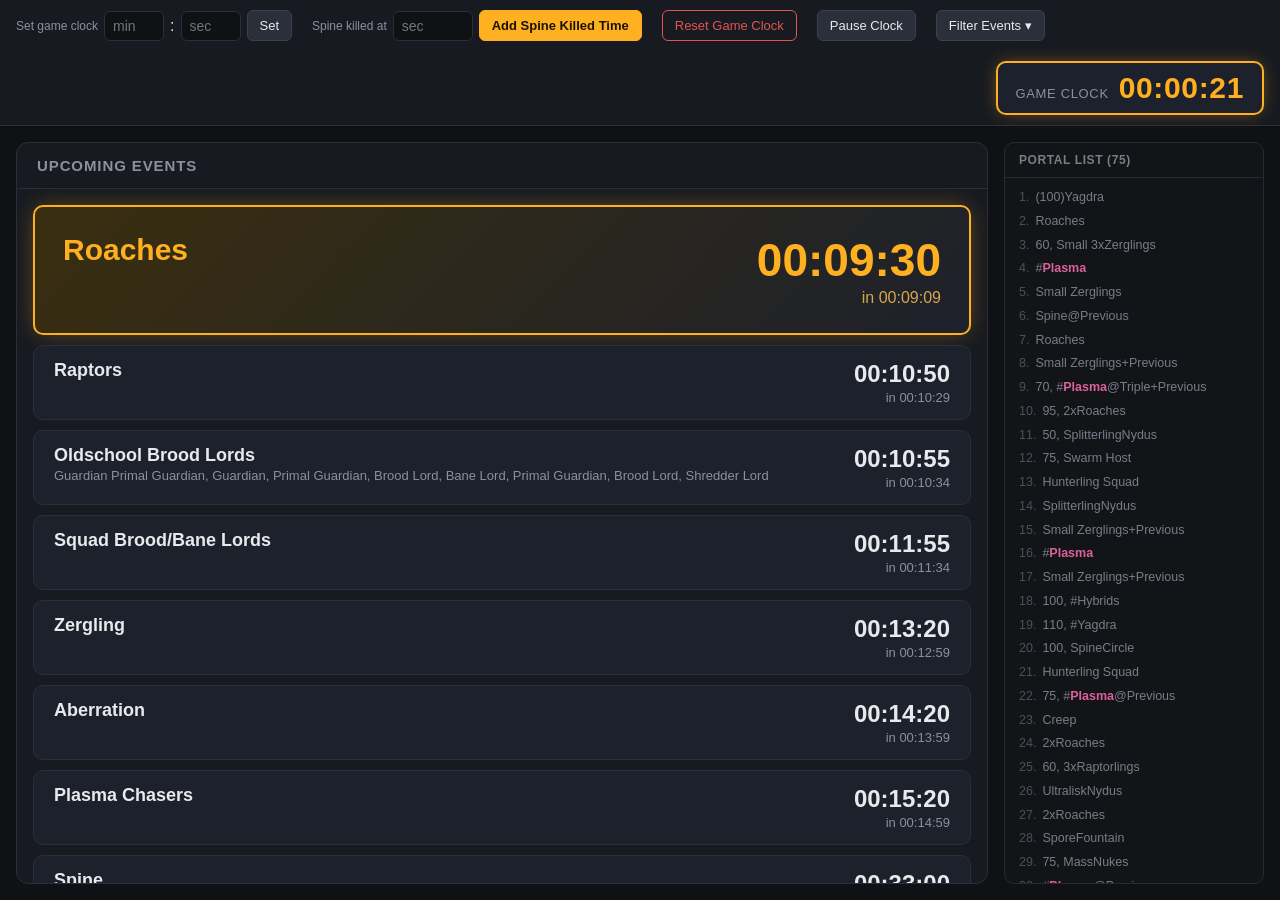
==== cp2eventtracker.html @ 621130ad "updated readme info and tracker name" ====
<!doctype html>
<html lang="en">
<head>
<meta charset="UTF-8">
<meta name="author" content="wreckingball">
<meta name="version" content="1.0.0">
<title>CP2 Events</title>
<style>
  :root {
    color-scheme: dark;
    --bg: #0f1115;
    --panel: #171a21;
    --panel-border: #2a2f3a;
    --text: #e8e9ed;
    --text-dim: #8b909c;
    --accent: #ffb020;
    --accent-dim: #7a5a17;
    --danger: #e0554f;
  }
  * { box-sizing: border-box; }
  html, body {
    margin: 0;
    padding: 0;
    background: var(--bg);
    color: var(--text);
    font-family: -apple-system, BlinkMacSystemFont, "Segoe UI", Roboto, Arial, sans-serif;
    height: 100%;
  }
  body {
    display: flex;
    flex-direction: column;
    height: 100vh;
    overflow: hidden;
  }

  /* ~~~~~ Controls bar ~~~~~ */
  #controls {
    flex: 0 0 auto;
    display: flex;
    flex-wrap: wrap;
    align-items: center;
    gap: 20px;
    padding: 10px 16px;
    background: var(--panel);
    border-bottom: 1px solid var(--panel-border);
  }
  #controls .group {
    display: flex;
    align-items: center;
    gap: 6px;
  }
  #controls label {
    font-size: 12px;
    color: var(--text-dim);
  }
  #controls input[type="number"] {
    width: 80px;
    background: #0f1115;
    border: 1px solid var(--panel-border);
    color: var(--text);
    border-radius: 6px;
    padding: 6px 8px;
    font-size: 14px;
  }
  button {
    background: #2a2f3a;
    color: var(--text);
    border: 1px solid #3a4150;
    border-radius: 6px;
    padding: 7px 12px;
    font-size: 13px;
    cursor: pointer;
  }
  button:hover { background: #343b48; }
  button.primary {
    background: var(--accent);
    color: #1a1300;
    border-color: var(--accent);
    font-weight: 600;
  }
  button.primary:hover { background: #ffc04d; }
  button.danger {
    background: transparent;
    color: var(--danger);
    border-color: var(--danger);
  }
  /* ~~~~~ Filter dropdown ~~~~~ */
  #filterWrap {
    position: relative;
  }
  #filterMenu {
    display: none;
    flex-direction: column;
    gap: 2px;
    position: absolute;
    top: calc(100% + 6px);
    left: 0;
    min-width: 220px;
    max-height: 320px;
    overflow-y: auto;
    background: #1d212b;
    border: 1px solid var(--panel-border);
    border-radius: 8px;
    padding: 8px;
    box-shadow: 0 12px 28px -6px rgba(0,0,0,.5);
    z-index: 30;
  }
  #filterMenu.open { display: flex; }
  #filterMenu .filter-actions {
    display: flex;
    gap: 6px;
    padding-bottom: 6px;
    margin-bottom: 4px;
    border-bottom: 1px solid var(--panel-border);
  }
  #filterMenu .filter-actions button {
    flex: 1 1 auto;
    padding: 4px 6px;
    font-size: 11px;
  }
  #filterMenu label {
    display: flex;
    align-items: center;
    gap: 8px;
    font-size: 13px;
    color: var(--text);
    padding: 4px 6px;
    border-radius: 5px;
    cursor: pointer;
  }
  #filterMenu label:hover { background: #262b36; }

  #gameClock {
    margin-left: auto;
    display: flex;
    align-items: baseline;
    gap: 10px;
    font-variant-numeric: tabular-nums;
    font-size: 13px;
    letter-spacing: 0.05em;
    text-transform: uppercase;
    color: var(--text-dim);
    background: #1d212b;
    border: 2px solid var(--accent);
    border-radius: 10px;
    padding: 8px 18px;
    box-shadow: 0 0 18px -4px rgba(255, 176, 32, 0.5);
  }
  #gameClock b {
    color: var(--accent);
    font-size: 30px;
    font-weight: 700;
  }

  /* ~~~~~ Main Layout ~~~~~ */
  #main {
    flex: 1 1 auto;
    display: flex;
    min-height: 0;
    padding: 16px;
    gap: 16px;
  }

  /* ~~~~~ Events List ~~~~~ */
  #eventPanel {
    flex: 1 1 auto;
    display: flex;
    flex-direction: column;
    min-width: 0;
    background: var(--panel);
    border: 1px solid var(--panel-border);
    border-radius: 12px;
    overflow: hidden;
  }
  #eventPanel h2 {
    margin: 0;
    padding: 14px 20px;
    font-size: 15px;
    letter-spacing: 0.06em;
    text-transform: uppercase;
    color: var(--text-dim);
    border-bottom: 1px solid var(--panel-border);
    flex: 0 0 auto;
  }
  #eventList {
    flex: 1 1 auto;
    overflow-y: auto;
    padding: 16px;
    display: flex;
    flex-direction: column;
    gap: 10px;
  }
  .event-row {
    display: flex;
    align-items: flex-start;
    justify-content: space-between;
    padding: 14px 20px;
    border-radius: 10px;
    background: #1d212b;
    border: 1px solid var(--panel-border);
  }
  .event-row .left {
    min-width: 0;
  }
  .event-row .name {
    font-size: 18px;
    font-weight: 600;
  }
  .event-row .id {
    display: block;
    font-size: 11px;
    color: var(--text-dim);
    font-weight: 400;
    margin-top: 2px;
  }
  .event-row .desc {
    font-size: 13px;
    font-weight: 400;
    color: var(--text-dim);
    margin-top: 2px;
  }
  .event-row .timer {
    text-align: right;
    font-variant-numeric: tabular-nums;
  }
  .event-row .timer .gametime {
    display: block;
    font-size: 24px;
    font-weight: 700;
    color: var(--text);
  }
  .event-row .timer .countdown {
    display: block;
    font-size: 13px;
    font-weight: 400;
    color: var(--text-dim);
    margin-top: 2px;
  }

  /* ~~~~~ Next Event ~~~~~ */
  .event-row.next {
    background: linear-gradient(135deg, #3a2e0f, #1d212b);
    border: 2px solid var(--accent);
    padding: 26px 28px;
    box-shadow: 0 0 24px -4px rgba(255, 176, 32, 0.4);
  }
  .event-row.next .name {
    font-size: 30px;
    color: var(--accent);
  }
  .event-row.next .timer .gametime {
    font-size: 46px;
    color: var(--accent);
  }
  .event-row.next .timer .countdown {
    font-size: 16px;
    color: #d9a54a;
  }

  /* ~~~~~ Portal List ~~~~~ */
  #portalPanel {
    flex: 0 0 260px;
    display: flex;
    flex-direction: column;
    min-width: 0;
    background: #131519;
    border: 1px solid var(--panel-border);
    border-radius: 10px;
    overflow: hidden;
    opacity: 0.85;
  }
  #portalPanel h3 {
    margin: 0;
    padding: 10px 14px;
    font-size: 12px;
    letter-spacing: 0.05em;
    text-transform: uppercase;
    color: var(--text-dim);
    border-bottom: 1px solid var(--panel-border);
    flex: 0 0 auto;
  }
  #staticList {
    flex: 1 1 auto;
    overflow-y: auto;
    padding: 8px 14px;
    font-size: 12.5px;
    color: var(--text-dim);
    line-height: 1.9;
  }
  #staticList div { white-space: nowrap; overflow: hidden; text-overflow: ellipsis; }
  #staticList .idx { color: #565c68; margin-right: 6px; }
  .plasma-highlight { color: #ff6fb3; font-weight: 700; }

  ::-webkit-scrollbar { width: 10px; }
  ::-webkit-scrollbar-track { background: transparent; }
  ::-webkit-scrollbar-thumb { background: #333a47; border-radius: 6px; }
</style>
</head>
<body>

<div id="controls">
  <div class="group">
    <label>Set game clock</label>
    <input type="number" id="ffMin" placeholder="min" style="width:60px;">
    <span>:</span>
    <input type="number" id="ffSec" placeholder="sec" style="width:60px;">
    <button id="ffBtn">Set</button>
  </div>

  <div class="group">
    <label>Spine killed at</label>
    <input type="number" id="ultraInput" placeholder="sec">
    <button id="ultraBtn" class="primary">Add Spine Killed Time</button>
  </div>

  <button id="resetBtn" class="danger">Reset Game Clock</button>
  <button id="pauseBtn">Pause Clock</button>

  <div id="filterWrap">
    <button id="filterBtn">Filter Events &#9662;</button>
    <div id="filterMenu">
      <div class="filter-actions">
        <button id="filterAllBtn">All</button>
        <button id="filterNoneBtn">None</button>
      </div>
    </div>
  </div>

  <div id="gameClock">Game clock <b id="gameClockVal">00:00:00</b></div>
</div>

<div id="main">
  <div id="eventPanel">
    <h2>Upcoming Events</h2>
    <div id="eventList"></div>
  </div>

  <div id="portalPanel">
    <h3>Portal List (75)</h3>
    <div id="staticList"></div>
  </div>
</div>

<script>
  // 1 in-game second equivalent to .70 real seconds
  const GAME_SEC_PER_REAL_SEC = 1 / 0.70;

  // game clock starts at 20 seconds as the game starts at that time. Delay is fix event time fire
  const PERIODIC_EVENTS = [
    { id: "PeriodicSquadRaptors",              name: "Raptors",              period: 630,  delay: 20,   desc: ""},
    { id: "S1PeriodicPlasmaChaserssoftenrage", name: "Plasma Chasers",       period: 900,  delay: 20,   desc: ""},
    { id: "DropSpinePeriodicd",                name: "Spine",                period: 1980, delay: 0,    desc: ""},
    { id: "DropZerglingsPeriodic",             name: "Zergling",             period: 780,  delay: 20,   desc: ""},
    { id: "DropAberrationPeriodic",            name: "Aberration",           period: 840,  delay: 20,   desc: ""},
    { id: "DropRoachesPeriodic",               name: "Roaches",              period: 550,  delay: 20,   desc: ""},
    { id: "PeriodicSquadHiveGuardians",        name: "Hive Guardians",       period: 2900, delay: 20,   desc: ""},
    { id: "PeriodicSquadBroodLords",           name: "Squad Brood/Bane Lords",          period: 695,  delay: 20,   desc: ""},
    { id: "OldschoolPeriodicBroodlords",       name: "Oldschool Brood Lords",period: 635,  delay: 20,   desc: "Guardian Primal Guardian, Guardian, Primal Guardian, Brood Lord, Bane Lord, Primal Guardian, Brood Lord, Shredder Lord"},
    ];

  const ULTRA_ID = "DropUltraPeriodic";
  const ULTRA_PERIOD = 840;

  const INITIAL_GAME_CLOCK = 20;

  // Portal List
  const PORTAL_EVENTS = [
    { id: 1,  name: "(100)Yagdra" },
    { id: 2,  name: "Roaches" },
    { id: 3,  name: "60, Small 3xZerglings" },
    { id: 4,  name: "#Plasma" },
    { id: 5,  name: "Small Zerglings" },
    { id: 6,  name: "Spine@Previous" },
    { id: 7,  name: "Roaches" },
    { id: 8,  name: "Small Zerglings+Previous" },
    { id: 9,  name: "70, #Plasma@Triple+Previous" },
    { id: 10, name: "95, 2xRoaches" },
    { id: 11, name: "50, SplitterlingNydus" },
    { id: 12, name: "75, Swarm Host" },
    { id: 13, name: "Hunterling Squad" },
    { id: 14, name: "SplitterlingNydus" },
    { id: 15, name: "Small Zerglings+Previous" },
    { id: 16, name: "#Plasma" },
    { id: 17, name: "Small Zerglings+Previous" },
    { id: 18, name: "100, #Hybrids" },
    { id: 19, name: "110, #Yagdra" },
    { id: 20, name: "100, SpineCircle" },
    { id: 21, name: "Hunterling Squad" },
    { id: 22, name: "75, #Plasma@Previous" },
    { id: 23, name: "Creep" },
    { id: 24, name: "2xRoaches" },
    { id: 25, name: "60, 3xRaptorlings" },
    { id: 26, name: "UltraliskNydus" },
    { id: 27, name: "2xRoaches" },
    { id: 28, name: "SporeFountain" },
    { id: 29, name: "75, MassNukes" },
    { id: 30, name: "#Plasma@Previous" },
    { id: 31, name: "Swarm Host" },
    { id: 32, name: "Hunterling Squad" },
    { id: 33, name: "SpawningPool" },
    { id: 34, name: "3xRaptorlings" },
    { id: 35, name: "100, #Hybrids" },
    { id: 36, name: "SporeFountain" },
    { id: 37, name: "#Plasma" },
    { id: 38, name: "SplitterlingNydus" },
    { id: 39, name: "75, #Plasma@Previous" },
    { id: 40, name: "90, Yagdra" },
    { id: 41, name: "2xRoaches" },
    { id: 42, name: "50, Brimstone" },
    { id: 43, name: "120, MassNukes" },
    { id: 44, name: "UltraliskNydus" },
    { id: 45, name: "#Hybrids" },
    { id: 46, name: "SpineCircle" },
    { id: 47, name: "SporeFountain" },
    { id: 48, name: "3xRaptorlings" },
    { id: 49, name: "UltraliskNydus" },
    { id: 50, name: "Swarm Host" },
    { id: 51, name: "200, SpineCircle" },
    { id: 52, name: "3xRaptorlings" },
    { id: 53, name: "UltraliskNydus" },
    { id: 54, name: "Yagdra" },
    { id: 55, name: "200, SpineCircle" },
    { id: 56, name: "#Hybrids" },
    { id: 57, name: "Swarm Host" },
    { id: 58, name: "SpawningPool" },
    { id: 59, name: "#Plasma@Previous" },
    { id: 60, name: "200, SpineCircle" },
    { id: 61, name: "3xRaptorlings" },
    { id: 62, name: "#Plasma@Previous" },
    { id: 63, name: "SpawningPool" },
    { id: 64, name: "#Hybrids" },
    { id: 65, name: "#Plasma@Previous" },
    { id: 66, name: "SporeFountain" },
    { id: 67, name: "#Plasma@Previous" },
    { id: 68, name: "Swarm Host" },
    { id: 69, name: "SplitterlingNydus" },
    { id: 70, name: "[P200], SpineCircle" },
    { id: 71, name: "[P120], MassNukes" },
    { id: 72, name: "#Hybrids" },
    { id: 73, name: "UltraliskNydus" },
    { id: 74, name: "Yagdra" },
    { id: 75, name: "[P200], SpineCircle" },
  ];

  let gameStartReal = Date.now();
  let manualOffset = INITIAL_GAME_CLOCK;
  let ultra = null;
  let isPaused = false;
  let pausedElapsed = 0;

  const HIDDEN_IDS_KEY = "cp2timer_hiddenEventIds";
  let hiddenIds = new Set(JSON.parse(localStorage.getItem(HIDDEN_IDS_KEY) || "[]"));

  function saveHiddenIds() {
    localStorage.setItem(HIDDEN_IDS_KEY, JSON.stringify([...hiddenIds]));
  }

  function getGameElapsed() {
    if (isPaused) return pausedElapsed;
    const realElapsedSec = (Date.now() - gameStartReal) / 1000;
    return realElapsedSec * GAME_SEC_PER_REAL_SEC + manualOffset;
  }

  function nextOccurrence(delay, period, elapsed) {
    let n = Math.floor((elapsed - delay) / period) + 1;
    if (n < 1) n = 1;
    return delay + n * period;
  }

  function fmtHMS(totalSeconds) {
    const s = Math.max(0, Math.round(totalSeconds));
    const h = Math.floor(s / 3600);
    const m = Math.floor((s % 3600) / 60);
    const sec = s % 60;
    const pad = (n) => String(n).padStart(2, "0");
    return `${pad(h)}:${pad(m)}:${pad(sec)}`;
  }

  function render() {
    const elapsed = getGameElapsed();

    document.getElementById("gameClockVal").textContent = fmtHMS(elapsed);

    const rows = PERIODIC_EVENTS.map(ev => {
      const nextGameTime = nextOccurrence(ev.delay, ev.period, elapsed);
      const gameSecRemaining = nextGameTime - elapsed;
      return { id: ev.id, name: ev.name, desc: ev.desc, nextGameTime, gameSecRemaining, ultra: false };
    });

    if (ultra) {
      const nextGameTime = nextOccurrence(ultra.delay, ULTRA_PERIOD, elapsed);
      const gameSecRemaining = nextGameTime - elapsed;
      rows.push({ id: ULTRA_ID, name: "Ultra", desc: "", nextGameTime, gameSecRemaining, ultra: true });
    }

    const visibleRows = rows.filter(r => !hiddenIds.has(r.id));
    visibleRows.sort((a, b) => a.gameSecRemaining - b.gameSecRemaining);

    const listEl = document.getElementById("eventList");
    listEl.innerHTML = visibleRows.map((r, i) => `
      <div class="event-row ${i === 0 ? "next" : ""} ${r.ultra ? "ultra" : ""}">
        <div class="left">
          <div class="name">${r.name}</div>
          <div class="desc">${r.desc}</div>
        </div>
        <div class="timer">
          <span class="gametime">${fmtHMS(r.nextGameTime)}</span>
          <span class="countdown">in ${fmtHMS(r.gameSecRemaining)}</span>
        </div>
      </div>
    `).join("");
  }

  function escapeHtml(str) {
    return str.replace(/[&<>"']/g, ch => ({
      "&": "&amp;", "<": "&lt;", ">": "&gt;", '"': "&quot;", "'": "&#39;"
    }[ch]));
  }

  function highlightPlasma(str) {
    return str.replace(/plasma/gi, match => `<span class="plasma-highlight">${match}</span>`);
  }

  function renderStatic() {
    const el = document.getElementById("staticList");
    if (PORTAL_EVENTS.length === 0) {
      el.innerHTML = `<div style="opacity:.6">(no data loaded yet)</div>`;
      return;
    }
    el.innerHTML = PORTAL_EVENTS.map(e =>
      `<div><span class="idx">${e.id}.</span>${highlightPlasma(escapeHtml(e.name))}</div>`
    ).join("");
  }

  document.getElementById("ffBtn").addEventListener("click", () => {
    const minInput = document.getElementById("ffMin");
    const secInput = document.getElementById("ffSec");
    const min = parseFloat(minInput.value) || 0;
    const sec = parseFloat(secInput.value) || 0;
    const val = min * 60 + sec;
    if (val >= 0) {
      if (isPaused) {
        pausedElapsed = val;
      } else {
        const currentElapsed = getGameElapsed();
        manualOffset += val - currentElapsed;
      }
      minInput.value = "";
      secInput.value = "";
      render();
    }
  });

  document.getElementById("pauseBtn").addEventListener("click", () => {
    const btn = document.getElementById("pauseBtn");
    if (isPaused) {
      gameStartReal = Date.now();
      manualOffset = pausedElapsed;
      isPaused = false;
      btn.textContent = "Pause Clock";
    } else {
      pausedElapsed = getGameElapsed();
      isPaused = true;
      btn.textContent = "Resume Clock";
    }
    render();
  });

  document.getElementById("ultraBtn").addEventListener("click", () => {
    const input = document.getElementById("ultraInput");
    const val = parseFloat(input.value);
    if (!isNaN(val) && val >= 0) {
      ultra = { delay: val };
      render();
    }
  });

  function onEnterClick(inputId, buttonId) {
    document.getElementById(inputId).addEventListener("keydown", (e) => {
      if (e.key === "Enter") document.getElementById(buttonId).click();
    });
  }
  onEnterClick("ffMin", "ffBtn");
  onEnterClick("ffSec", "ffBtn");
  onEnterClick("ultraInput", "ultraBtn");

  document.getElementById("resetBtn").addEventListener("click", () => {
    if (!confirm("Sure to reset game clock?")) return;
    gameStartReal = Date.now();
    manualOffset = INITIAL_GAME_CLOCK;
    ultra = null;
    isPaused = false;
    pausedElapsed = 0;
    document.getElementById("pauseBtn").textContent = "Pause Clock";
    document.getElementById("ultraInput").value = "";
    document.getElementById("ffMin").value = "";
    document.getElementById("ffSec").value = "20";
    render();
  });

  function updateFilterBadge() {
    const btn = document.getElementById("filterBtn");
    btn.textContent = hiddenIds.size > 0
      ? `Filter Events (${hiddenIds.size} hidden) ▾`
      : "Filter Events ▾";
  }

  function buildFilterMenu() {
    const menu = document.getElementById("filterMenu");
    const items = PERIODIC_EVENTS.map(ev => ({ id: ev.id, name: ev.name }));
    items.push({ id: ULTRA_ID, name: "Ultra" });

    items.forEach(item => {
      const label = document.createElement("label");
      const checkbox = document.createElement("input");
      checkbox.type = "checkbox";
      checkbox.checked = !hiddenIds.has(item.id);
      checkbox.addEventListener("change", () => {
        if (checkbox.checked) hiddenIds.delete(item.id);
        else hiddenIds.add(item.id);
        saveHiddenIds();
        updateFilterBadge();
        render();
      });
      label.appendChild(checkbox);
      label.append(item.name);
      menu.appendChild(label);
    });
  }

  document.getElementById("filterBtn").addEventListener("click", (e) => {
    e.stopPropagation();
    document.getElementById("filterMenu").classList.toggle("open");
  });
  document.addEventListener("click", (e) => {
    if (!document.getElementById("filterWrap").contains(e.target)) {
      document.getElementById("filterMenu").classList.remove("open");
    }
  });

  document.getElementById("filterAllBtn").addEventListener("click", () => {
    hiddenIds.clear();
    document.querySelectorAll("#filterMenu input[type=checkbox]").forEach(cb => cb.checked = true);
    saveHiddenIds();
    updateFilterBadge();
    render();
  });
  document.getElementById("filterNoneBtn").addEventListener("click", () => {
    const items = PERIODIC_EVENTS.map(ev => ev.id).concat([ULTRA_ID]);
    items.forEach(id => hiddenIds.add(id));
    document.querySelectorAll("#filterMenu input[type=checkbox]").forEach(cb => cb.checked = false);
    saveHiddenIds();
    updateFilterBadge();
    render();
  });

  buildFilterMenu();
  updateFilterBadge();
  renderStatic();
  render();
  setInterval(render, 250);
</script>

</body>
</html>
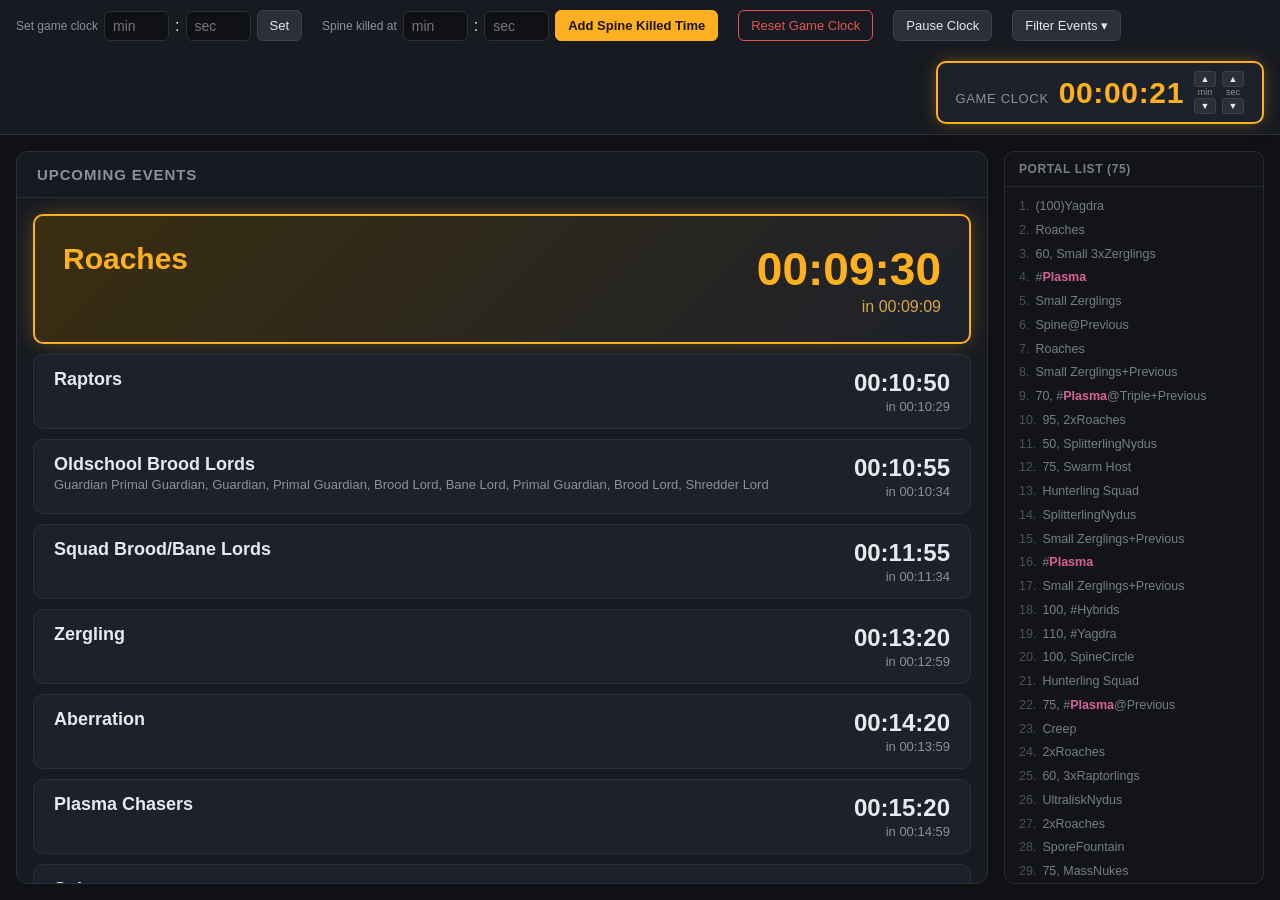
==== commit ee04c24f: "added spine min time. fixed spine drop time. added steppers to game clock. added viewport for mobile" ====
--- a/cp2eventtracker.html
+++ b/cp2eventtracker.html
@@ -2,6 +2,7 @@
 <html lang="en">
 <head>
 <meta charset="UTF-8">
+<meta name="viewport" content="width=device-width, initial-scale=1.0">
 <meta name="author" content="wreckingball">
 <meta name="version" content="1.0.0">
 <title>CP2 Events</title>
@@ -54,7 +55,7 @@
     color: var(--text-dim);
   }
   #controls input[type="number"] {
-    width: 80px;
+    width: 65px;
     background: #0f1115;
     border: 1px solid var(--panel-border);
     color: var(--text);
@@ -133,7 +134,7 @@
   #gameClock {
     margin-left: auto;
     display: flex;
-    align-items: baseline;
+    align-items: center;
     gap: 10px;
     font-variant-numeric: tabular-nums;
     font-size: 13px;
@@ -151,6 +152,41 @@
     font-size: 30px;
     font-weight: 700;
   }
+  #gameClock .clock-main {
+    display: flex;
+    align-items: baseline;
+    gap: 10px;
+  }
+  #gameClock .stepper {
+    display: flex;
+    gap: 6px;
+  }
+  #gameClock .step-group {
+    display: flex;
+    flex-direction: column;
+    align-items: center;
+    gap: 1px;
+  }
+  #gameClock .step-group span {
+    font-size: 9px;
+    letter-spacing: normal;
+    text-transform: none;
+    color: var(--text-dim);
+    line-height: 1;
+  }
+  #gameClock .step-btn {
+    width: 22px;
+    height: 16px;
+    padding: 0;
+    font-size: 9px;
+    line-height: 1;
+    background: #2a2f3a;
+    border: 1px solid #3a4150;
+    border-radius: 3px;
+    color: var(--text);
+    cursor: pointer;
+  }
+  #gameClock .step-btn:hover { background: #343b48; }
 
   /* ~~~~~ Main Layout ~~~~~ */
   #main {
@@ -301,15 +337,17 @@
 <div id="controls">
   <div class="group">
     <label>Set game clock</label>
-    <input type="number" id="ffMin" placeholder="min" style="width:60px;">
+    <input type="number" id="ffMin" placeholder="min">
     <span>:</span>
-    <input type="number" id="ffSec" placeholder="sec" style="width:60px;">
+    <input type="number" id="ffSec" placeholder="sec">
     <button id="ffBtn">Set</button>
   </div>
 
   <div class="group">
     <label>Spine killed at</label>
-    <input type="number" id="ultraInput" placeholder="sec">
+    <input type="number" id="ultraInputMin" placeholder="min">
+    <span>:</span>
+    <input type="number" id="ultraInputSec" placeholder="sec">
     <button id="ultraBtn" class="primary">Add Spine Killed Time</button>
   </div>
 
@@ -326,7 +364,21 @@
     </div>
   </div>
 
-  <div id="gameClock">Game clock <b id="gameClockVal">00:00:00</b></div>
+  <div id="gameClock">
+    <div class="clock-main">Game clock <b id="gameClockVal">00:00:00</b></div>
+    <div class="stepper">
+      <div class="step-group">
+        <button class="step-btn" id="clockMinUp">&#9650;</button>
+        <span>min</span>
+        <button class="step-btn" id="clockMinDown">&#9660;</button>
+      </div>
+      <div class="step-group">
+        <button class="step-btn" id="clockSecUp">&#9650;</button>
+        <span>sec</span>
+        <button class="step-btn" id="clockSecDown">&#9660;</button>
+      </div>
+    </div>
+  </div>
 </div>
 
 <div id="main">
@@ -349,7 +401,7 @@
   const PERIODIC_EVENTS = [
     { id: "PeriodicSquadRaptors",              name: "Raptors",              period: 630,  delay: 20,   desc: ""},
     { id: "S1PeriodicPlasmaChaserssoftenrage", name: "Plasma Chasers",       period: 900,  delay: 20,   desc: ""},
-    { id: "DropSpinePeriodicd",                name: "Spine",                period: 1980, delay: 0,    desc: ""},
+    { id: "DropSpinePeriodicd",                name: "Spine",                period: 1987, delay: 0,    desc: ""},
     { id: "DropZerglingsPeriodic",             name: "Zergling",             period: 780,  delay: 20,   desc: ""},
     { id: "DropAberrationPeriodic",            name: "Aberration",           period: 840,  delay: 20,   desc: ""},
     { id: "DropRoachesPeriodic",               name: "Roaches",              period: 550,  delay: 20,   desc: ""},
@@ -545,11 +597,24 @@
         const currentElapsed = getGameElapsed();
         manualOffset += val - currentElapsed;
       }
-      minInput.value = "";
-      secInput.value = "";
       render();
     }
   });
+
+  function adjustGameClock(deltaSeconds) {
+    if (isPaused) {
+      pausedElapsed = Math.max(0, pausedElapsed + deltaSeconds);
+    } else {
+      const currentElapsed = getGameElapsed();
+      const newVal = Math.max(0, currentElapsed + deltaSeconds);
+      manualOffset += newVal - currentElapsed;
+    }
+    render();
+  }
+  document.getElementById("clockMinUp").addEventListener("click", () => adjustGameClock(60));
+  document.getElementById("clockMinDown").addEventListener("click", () => adjustGameClock(-60));
+  document.getElementById("clockSecUp").addEventListener("click", () => adjustGameClock(1));
+  document.getElementById("clockSecDown").addEventListener("click", () => adjustGameClock(-1));
 
   document.getElementById("pauseBtn").addEventListener("click", () => {
     const btn = document.getElementById("pauseBtn");
@@ -567,8 +632,11 @@
   });
 
   document.getElementById("ultraBtn").addEventListener("click", () => {
-    const input = document.getElementById("ultraInput");
-    const val = parseFloat(input.value);
+    const minInput = document.getElementById("ultraInputMin");
+    const secInput = document.getElementById("ultraInputSec");
+    const min = parseFloat(minInput.value) || 0;
+    const sec = parseFloat(secInput.value) || 0;
+    const val = min * 60 + sec;
     if (!isNaN(val) && val >= 0) {
       ultra = { delay: val };
       render();
@@ -582,7 +650,8 @@
   }
   onEnterClick("ffMin", "ffBtn");
   onEnterClick("ffSec", "ffBtn");
-  onEnterClick("ultraInput", "ultraBtn");
+  onEnterClick("ultraInputMin", "ultraBtn");
+  onEnterClick("ultraInputSec", "ultraBtn");
 
   document.getElementById("resetBtn").addEventListener("click", () => {
     if (!confirm("Sure to reset game clock?")) return;
@@ -592,7 +661,8 @@
     isPaused = false;
     pausedElapsed = 0;
     document.getElementById("pauseBtn").textContent = "Pause Clock";
-    document.getElementById("ultraInput").value = "";
+    document.getElementById("ultraInputMin").value = "";
+    document.getElementById("ultraInputSec").value = "";
     document.getElementById("ffMin").value = "";
     document.getElementById("ffSec").value = "20";
     render();
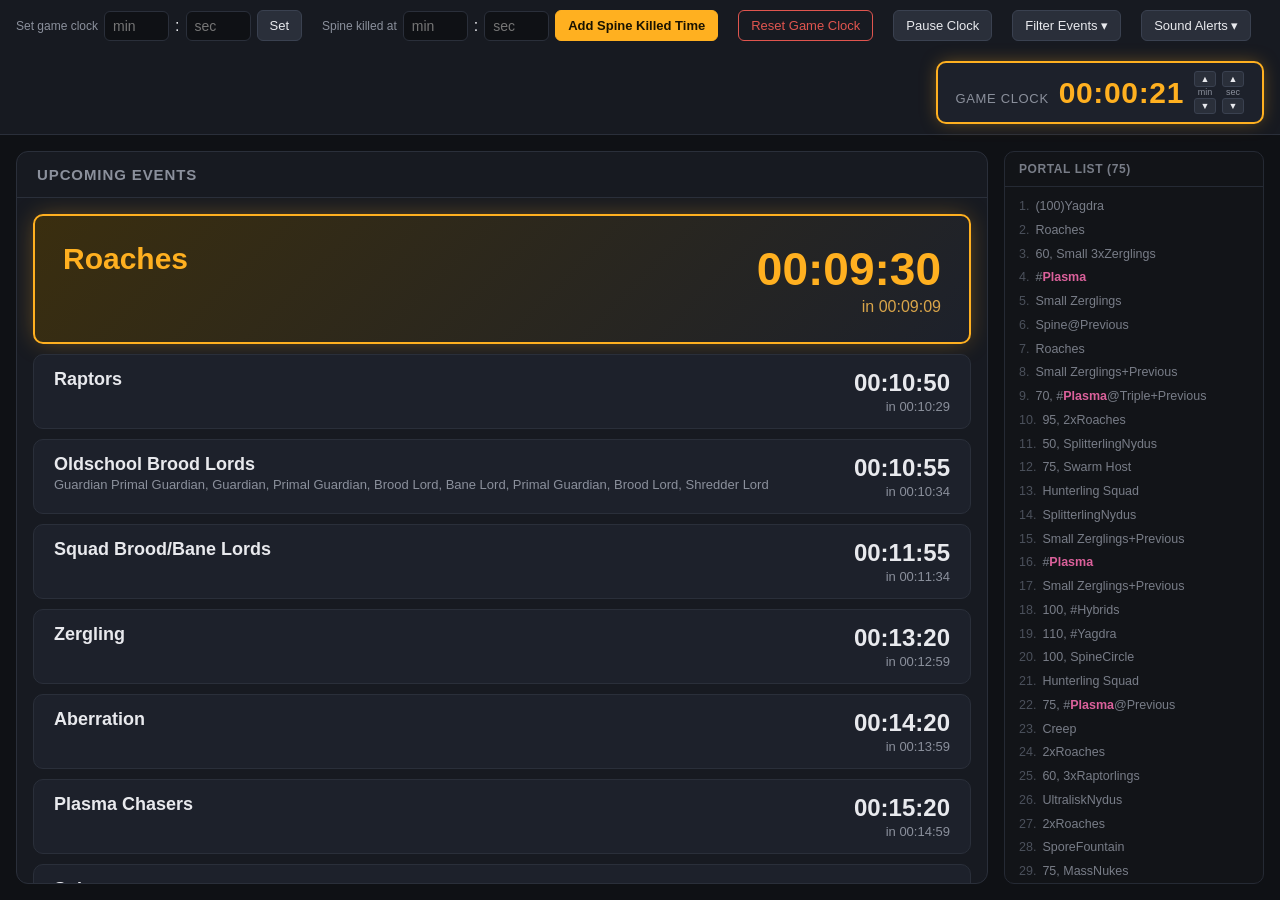
==== commit 15916b3b: "added sound alerts for events" ====
--- a/cp2eventtracker.html
+++ b/cp2eventtracker.html
@@ -2,7 +2,6 @@
 <html lang="en">
 <head>
 <meta charset="UTF-8">
-<meta name="viewport" content="width=device-width, initial-scale=1.0">
 <meta name="author" content="wreckingball">
 <meta name="version" content="1.0.0">
 <title>CP2 Events</title>
@@ -131,6 +130,70 @@
   }
   #filterMenu label:hover { background: #262b36; }
 
+  /* ~~~~~ Sound dropdown ~~~~~ */
+  #soundWrap { position: relative; }
+  #soundMenu {
+    display: none;
+    flex-direction: column;
+    gap: 2px;
+    position: absolute;
+    top: calc(100% + 6px);
+    left: 0;
+    min-width: 380px;
+    max-height: 380px;
+    overflow-y: auto;
+    background: #1d212b;
+    border: 1px solid var(--panel-border);
+    border-radius: 8px;
+    padding: 8px;
+    box-shadow: 0 12px 28px -6px rgba(0,0,0,.5);
+    z-index: 30;
+  }
+  #soundMenu.open { display: flex; }
+  #soundMenu .preview-row,
+  #soundMenu .sound-actions {
+    display: flex;
+    flex-wrap: wrap;
+    gap: 6px;
+    padding-bottom: 8px;
+    margin-bottom: 6px;
+    border-bottom: 1px solid var(--panel-border);
+  }
+  #soundMenu .preview-row button,
+  #soundMenu .sound-actions button {
+    flex: 1 1 auto;
+    padding: 5px 6px;
+    font-size: 11px;
+  }
+  .sound-row {
+    display: flex;
+    align-items: center;
+    gap: 6px;
+    font-size: 12.5px;
+    padding: 4px 6px;
+    border-radius: 5px;
+  }
+  .sound-row:hover { background: #262b36; }
+  .sound-row .ev-name {
+    flex: 1 1 auto;
+    min-width: 0;
+    overflow: hidden;
+    text-overflow: ellipsis;
+    white-space: nowrap;
+  }
+  .sound-row select {
+    background: #0f1115;
+    border: 1px solid var(--panel-border);
+    color: var(--text);
+    border-radius: 5px;
+    padding: 3px 4px;
+    font-size: 11px;
+  }
+  .sound-row .preview-btn {
+    padding: 3px 7px;
+    font-size: 11px;
+  }
+
   #gameClock {
     margin-left: auto;
     display: flex;
@@ -362,6 +425,11 @@
         <button id="filterNoneBtn">None</button>
       </div>
     </div>
+  </div>
+
+  <div id="soundWrap">
+    <button id="soundBtn">Sound Alerts &#9662;</button>
+    <div id="soundMenu"></div>
   </div>
 
   <div id="gameClock">
@@ -507,6 +575,62 @@
     localStorage.setItem(HIDDEN_IDS_KEY, JSON.stringify([...hiddenIds]));
   }
 
+  // ~~~~~ Sound alerts ~~~~~
+  const SOUND_PRESETS = [
+    { id: "ding",   label: "Soft Ding",     notes: [{ type: "sine",     freq: 880, start: 0,    dur: 0.15, gain: 0.3 }] },
+    { id: "double", label: "Double Beep",   notes: [{ type: "square",   freq: 660, start: 0,    dur: 0.08, gain: 0.25 }, { type: "square", freq: 660, start: 0.12, dur: 0.08, gain: 0.25 }] },
+    { id: "chirp",  label: "Rising Chirp",  sweep: { type: "triangle", from: 440, to: 880, dur: 0.2, gain: 0.3 } },
+    { id: "alert",  label: "Alert (Triple)",notes: [{ type: "sawtooth", freq: 550, start: 0, dur: 0.07, gain: 0.25 }, { type: "sawtooth", freq: 550, start: 0.1, dur: 0.07, gain: 0.25 }, { type: "sawtooth", freq: 550, start: 0.2, dur: 0.07, gain: 0.25 }] },
+  ];
+  const OFFSET_OPTIONS = [5, 10, 15, 20, 30];
+
+  let audioCtx = null;
+  function getAudioCtx() {
+    if (!audioCtx) audioCtx = new (window.AudioContext || window.webkitAudioContext)();
+    if (audioCtx.state === "suspended") audioCtx.resume();
+    return audioCtx;
+  }
+  // Browsers block audio until a user gesture; unlock on the first click anywhere.
+  document.addEventListener("click", () => getAudioCtx(), { once: true });
+
+  function playOsc(ctx, startTime, type, freqFrom, freqTo, dur, gainVal) {
+    const osc = ctx.createOscillator();
+    const gain = ctx.createGain();
+    osc.type = type;
+    osc.frequency.setValueAtTime(freqFrom, startTime);
+    if (freqTo !== freqFrom) osc.frequency.linearRampToValueAtTime(freqTo, startTime + dur);
+    gain.gain.setValueAtTime(0, startTime);
+    gain.gain.linearRampToValueAtTime(gainVal, startTime + 0.01);
+    gain.gain.exponentialRampToValueAtTime(0.001, startTime + dur);
+    osc.connect(gain).connect(ctx.destination);
+    osc.start(startTime);
+    osc.stop(startTime + dur + 0.02);
+  }
+
+  function playTone(soundId) {
+    const preset = SOUND_PRESETS.find(p => p.id === soundId);
+    if (!preset) return;
+    const ctx = getAudioCtx();
+    const now = ctx.currentTime;
+    if (preset.sweep) {
+      const sw = preset.sweep;
+      playOsc(ctx, now, sw.type, sw.from, sw.to, sw.dur, sw.gain);
+    } else {
+      preset.notes.forEach(n => playOsc(ctx, now + n.start, n.type, n.freq, n.freq, n.dur, n.gain));
+    }
+  }
+
+  const SOUND_SETTINGS_KEY = "cp2timer_soundSettings";
+  let soundSettings = JSON.parse(localStorage.getItem(SOUND_SETTINGS_KEY) || "{}");
+
+  function saveSoundSettings() {
+    localStorage.setItem(SOUND_SETTINGS_KEY, JSON.stringify(soundSettings));
+  }
+
+  // Tracks the last event occurrence (by its nextGameTime) we've already alerted for,
+  // so each occurrence only fires its sound once even though render() polls every 250ms.
+  const notifiedOccurrence = {};
+
   function getGameElapsed() {
     if (isPaused) return pausedElapsed;
     const realElapsedSec = (Date.now() - gameStartReal) / 1000;
@@ -544,6 +668,16 @@
       const gameSecRemaining = nextGameTime - elapsed;
       rows.push({ id: ULTRA_ID, name: "Ultra", desc: "", nextGameTime, gameSecRemaining, ultra: true });
     }
+
+    rows.forEach(r => {
+      const cfg = soundSettings[r.id];
+      if (!cfg || !cfg.enabled) return;
+      const alreadyNotified = notifiedOccurrence[r.id] === r.nextGameTime;
+      if (!alreadyNotified && r.gameSecRemaining > 0 && r.gameSecRemaining <= cfg.offsetSec) {
+        playTone(cfg.soundId);
+        notifiedOccurrence[r.id] = r.nextGameTime;
+      }
+    });
 
     const visibleRows = rows.filter(r => !hiddenIds.has(r.id));
     visibleRows.sort((a, b) => a.gameSecRemaining - b.gameSecRemaining);
@@ -708,6 +842,120 @@
     }
   });
 
+  function buildSoundMenu() {
+    const menu = document.getElementById("soundMenu");
+    menu.innerHTML = "";
+
+    const previewRow = document.createElement("div");
+    previewRow.className = "preview-row";
+    SOUND_PRESETS.forEach(preset => {
+      const btn = document.createElement("button");
+      btn.textContent = "▶ " + preset.label;
+      btn.addEventListener("click", () => playTone(preset.id));
+      previewRow.appendChild(btn);
+    });
+    menu.appendChild(previewRow);
+
+    const items = PERIODIC_EVENTS.map(ev => ({ id: ev.id, name: ev.name }));
+    items.push({ id: ULTRA_ID, name: "Ultra" });
+
+    const actionsRow = document.createElement("div");
+    actionsRow.className = "sound-actions";
+    const allOnBtn = document.createElement("button");
+    allOnBtn.textContent = "All On";
+    allOnBtn.addEventListener("click", (e) => {
+      e.stopPropagation();
+      items.forEach(item => {
+        if (!soundSettings[item.id]) {
+          soundSettings[item.id] = { enabled: true, offsetSec: 10, soundId: SOUND_PRESETS[0].id };
+        } else {
+          soundSettings[item.id].enabled = true;
+        }
+      });
+      saveSoundSettings();
+      buildSoundMenu();
+    });
+    const allOffBtn = document.createElement("button");
+    allOffBtn.textContent = "All Off";
+    allOffBtn.addEventListener("click", (e) => {
+      e.stopPropagation();
+      items.forEach(item => {
+        if (soundSettings[item.id]) soundSettings[item.id].enabled = false;
+      });
+      saveSoundSettings();
+      buildSoundMenu();
+    });
+    actionsRow.append(allOnBtn, allOffBtn);
+    menu.appendChild(actionsRow);
+
+    items.forEach(item => {
+      if (!soundSettings[item.id]) {
+        soundSettings[item.id] = { enabled: false, offsetSec: 10, soundId: SOUND_PRESETS[0].id };
+      }
+      const cfg = soundSettings[item.id];
+
+      const row = document.createElement("div");
+      row.className = "sound-row";
+
+      const checkbox = document.createElement("input");
+      checkbox.type = "checkbox";
+      checkbox.checked = cfg.enabled;
+
+      const name = document.createElement("span");
+      name.className = "ev-name";
+      name.textContent = item.name;
+
+      const offsetSelect = document.createElement("select");
+      OFFSET_OPTIONS.forEach(sec => {
+        const opt = document.createElement("option");
+        opt.value = sec;
+        opt.textContent = sec + "s before";
+        offsetSelect.appendChild(opt);
+      });
+      offsetSelect.value = cfg.offsetSec;
+
+      const soundSelect = document.createElement("select");
+      SOUND_PRESETS.forEach(preset => {
+        const opt = document.createElement("option");
+        opt.value = preset.id;
+        opt.textContent = preset.label;
+        soundSelect.appendChild(opt);
+      });
+      soundSelect.value = cfg.soundId;
+
+      const previewBtn = document.createElement("button");
+      previewBtn.className = "preview-btn";
+      previewBtn.textContent = "▶";
+      previewBtn.addEventListener("click", () => playTone(soundSelect.value));
+
+      checkbox.addEventListener("change", () => {
+        cfg.enabled = checkbox.checked;
+        saveSoundSettings();
+      });
+      offsetSelect.addEventListener("change", () => {
+        cfg.offsetSec = parseInt(offsetSelect.value, 10);
+        saveSoundSettings();
+      });
+      soundSelect.addEventListener("change", () => {
+        cfg.soundId = soundSelect.value;
+        saveSoundSettings();
+      });
+
+      row.append(checkbox, name, offsetSelect, soundSelect, previewBtn);
+      menu.appendChild(row);
+    });
+  }
+
+  document.getElementById("soundBtn").addEventListener("click", (e) => {
+    e.stopPropagation();
+    document.getElementById("soundMenu").classList.toggle("open");
+  });
+  document.addEventListener("click", (e) => {
+    if (!document.getElementById("soundWrap").contains(e.target)) {
+      document.getElementById("soundMenu").classList.remove("open");
+    }
+  });
+
   document.getElementById("filterAllBtn").addEventListener("click", () => {
     hiddenIds.clear();
     document.querySelectorAll("#filterMenu input[type=checkbox]").forEach(cb => cb.checked = true);
@@ -726,6 +974,7 @@
 
   buildFilterMenu();
   updateFilterBadge();
+  buildSoundMenu();
   renderStatic();
   render();
   setInterval(render, 250);
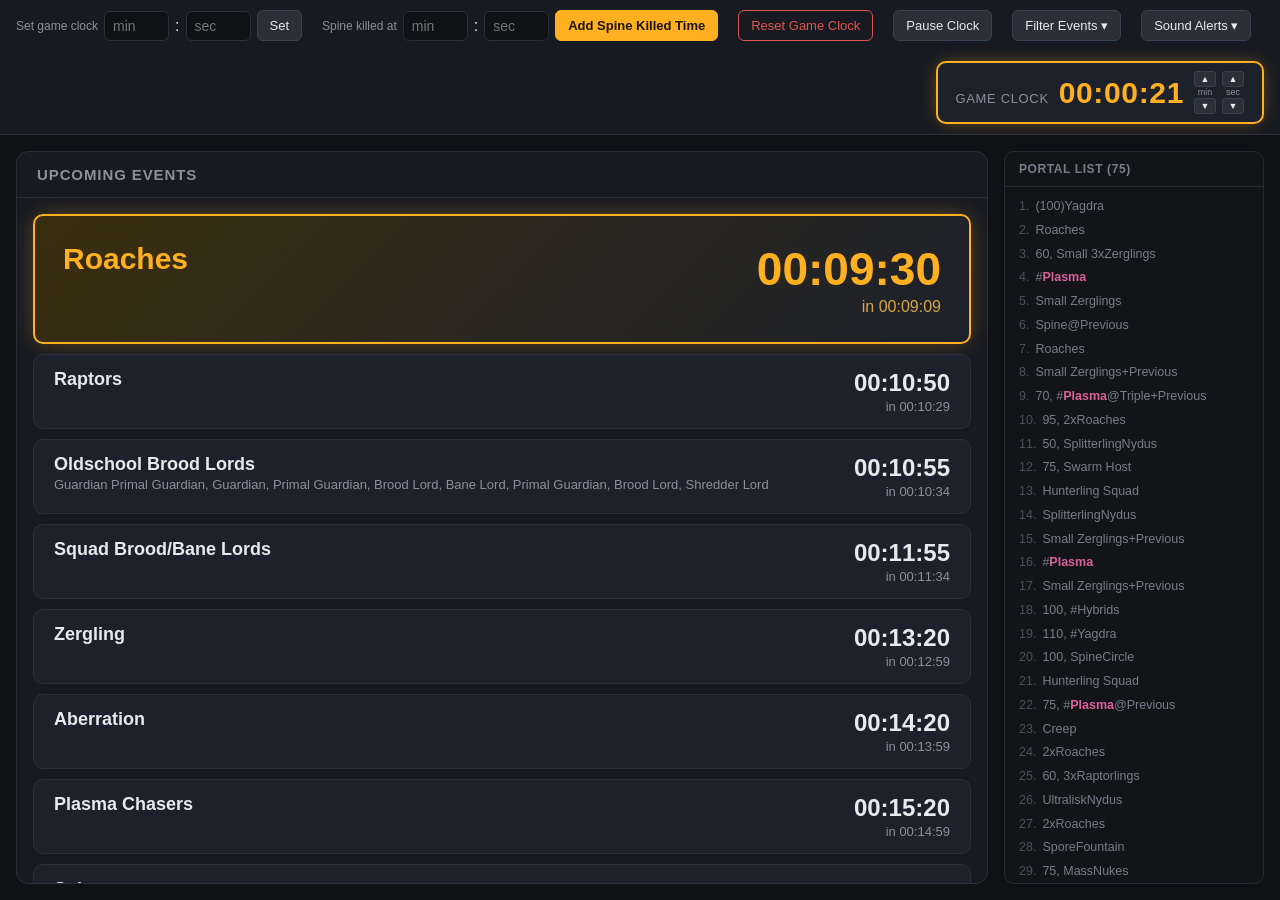
==== commit 77034de7: "added flashing to upcoming event within 15 seconds of trigger" ====
--- a/cp2eventtracker.html
+++ b/cp2eventtracker.html
@@ -342,14 +342,30 @@
     border: 2px solid var(--accent);
     padding: 26px 28px;
     box-shadow: 0 0 24px -4px rgba(255, 176, 32, 0.4);
+    color: var(--accent);
+  }
+  .event-row.next.imminent {
+    animation: next-event-flash 2.8s ease-in-out infinite;
+  }
+  @keyframes next-event-flash {
+    0%, 100% {
+      box-shadow: 0 0 24px -4px rgba(255, 176, 32, 0.4);
+      border-color: var(--accent);
+      color: var(--accent);
+    }
+    50% {
+      box-shadow: 0 0 46px 8px rgba(255, 214, 133, 0.95);
+      border-color: #fff3d6;
+      color: #fff3d6;
+    }
   }
   .event-row.next .name {
     font-size: 30px;
-    color: var(--accent);
+    color: inherit;
   }
   .event-row.next .timer .gametime {
     font-size: 46px;
-    color: var(--accent);
+    color: inherit;
   }
   .event-row.next .timer .countdown {
     font-size: 16px;
@@ -652,6 +668,30 @@
     return `${pad(h)}:${pad(m)}:${pad(sec)}`;
   }
 
+  const eventRowEls = new Map();
+
+  function createEventRow() {
+    const row = document.createElement("div");
+    row.className = "event-row";
+    row.innerHTML = `
+      <div class="left">
+        <div class="name"></div>
+        <div class="desc"></div>
+      </div>
+      <div class="timer">
+        <span class="gametime"></span>
+        <span class="countdown"></span>
+      </div>
+    `;
+    return {
+      row,
+      nameEl: row.querySelector(".name"),
+      descEl: row.querySelector(".desc"),
+      gametimeEl: row.querySelector(".gametime"),
+      countdownEl: row.querySelector(".countdown"),
+    };
+  }
+
   function render() {
     const elapsed = getGameElapsed();
 
@@ -683,18 +723,34 @@
     visibleRows.sort((a, b) => a.gameSecRemaining - b.gameSecRemaining);
 
     const listEl = document.getElementById("eventList");
-    listEl.innerHTML = visibleRows.map((r, i) => `
-      <div class="event-row ${i === 0 ? "next" : ""} ${r.ultra ? "ultra" : ""}">
-        <div class="left">
-          <div class="name">${r.name}</div>
-          <div class="desc">${r.desc}</div>
-        </div>
-        <div class="timer">
-          <span class="gametime">${fmtHMS(r.nextGameTime)}</span>
-          <span class="countdown">in ${fmtHMS(r.gameSecRemaining)}</span>
-        </div>
-      </div>
-    `).join("");
+
+    for (const id of eventRowEls.keys()) {
+      if (!visibleRows.some(r => r.id === id)) {
+        eventRowEls.get(id).row.remove();
+        eventRowEls.delete(id);
+      }
+    }
+
+    visibleRows.forEach((r, i) => {
+      let entry = eventRowEls.get(r.id);
+      if (!entry) {
+        entry = createEventRow();
+        eventRowEls.set(r.id, entry);
+      }
+
+      const isImminent = i === 0 && r.gameSecRemaining <= 15;
+      const wantedClass = `event-row ${i === 0 ? "next" : ""} ${isImminent ? "imminent" : ""} ${r.ultra ? "ultra" : ""}`.trim();
+      if (entry.row.className !== wantedClass) entry.row.className = wantedClass;
+      entry.nameEl.textContent = r.name;
+      entry.descEl.textContent = r.desc;
+      entry.gametimeEl.textContent = fmtHMS(r.nextGameTime);
+      entry.countdownEl.textContent = `in ${fmtHMS(r.gameSecRemaining)}`;
+
+      const wantedNode = listEl.children[i];
+      if (wantedNode !== entry.row) {
+        listEl.insertBefore(entry.row, wantedNode || null);
+      }
+    });
   }
 
   function escapeHtml(str) {
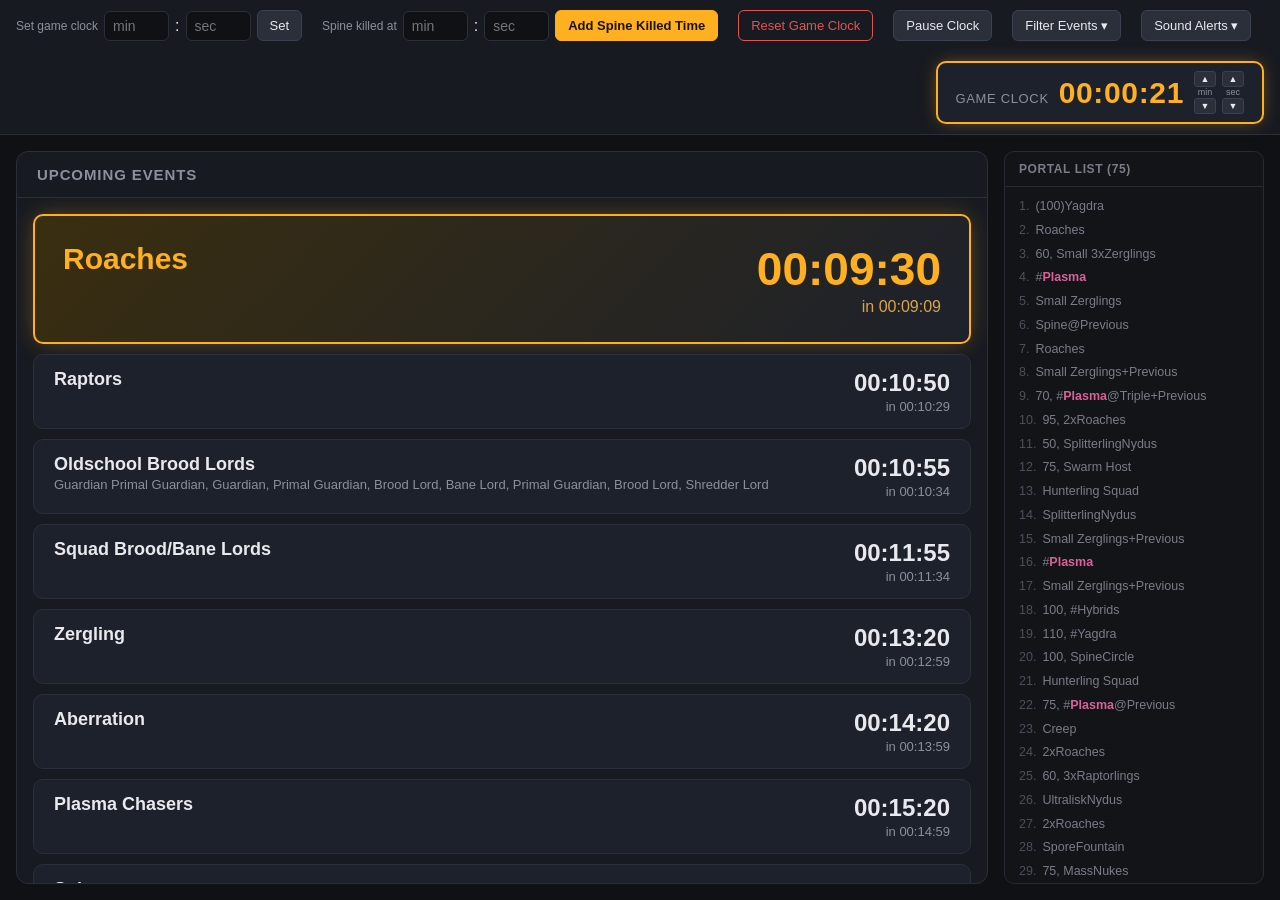
==== commit 0d20d268: "split into 3 files" ====
--- a/cp2eventtracker.html
+++ b/cp2eventtracker.html
@@ -1,1040 +1,78 @@
 <!doctype html>
 <html lang="en">
-<head>
-<meta charset="UTF-8">
-<meta name="author" content="wreckingball">
-<meta name="version" content="1.0.0">
-<title>CP2 Events</title>
-<style>
-  :root {
-    color-scheme: dark;
-    --bg: #0f1115;
-    --panel: #171a21;
-    --panel-border: #2a2f3a;
-    --text: #e8e9ed;
-    --text-dim: #8b909c;
-    --accent: #ffb020;
-    --accent-dim: #7a5a17;
-    --danger: #e0554f;
-  }
-  * { box-sizing: border-box; }
-  html, body {
-    margin: 0;
-    padding: 0;
-    background: var(--bg);
-    color: var(--text);
-    font-family: -apple-system, BlinkMacSystemFont, "Segoe UI", Roboto, Arial, sans-serif;
-    height: 100%;
-  }
-  body {
-    display: flex;
-    flex-direction: column;
-    height: 100vh;
-    overflow: hidden;
-  }
+  <head>
+    <meta charset="UTF-8" />
+    <meta name="author" content="wreckingball" />
+    <meta name="version" content="1.0.0" />
+    <title>CP2 Events</title>
+    <link rel="stylesheet" href="style .css" />
+    <script src="script.js" defer></script>
+  </head>
+  <body>
+    <div id="controls">
+      <div class="group">
+        <label>Set game clock</label>
+        <input type="number" id="ffMin" placeholder="min" />
+        <span>:</span>
+        <input type="number" id="ffSec" placeholder="sec" />
+        <button id="ffBtn">Set</button>
+      </div>
 
-  /* ~~~~~ Controls bar ~~~~~ */
-  #controls {
-    flex: 0 0 auto;
-    display: flex;
-    flex-wrap: wrap;
-    align-items: center;
-    gap: 20px;
-    padding: 10px 16px;
-    background: var(--panel);
-    border-bottom: 1px solid var(--panel-border);
-  }
-  #controls .group {
-    display: flex;
-    align-items: center;
-    gap: 6px;
-  }
-  #controls label {
-    font-size: 12px;
-    color: var(--text-dim);
-  }
-  #controls input[type="number"] {
-    width: 65px;
-    background: #0f1115;
-    border: 1px solid var(--panel-border);
-    color: var(--text);
-    border-radius: 6px;
-    padding: 6px 8px;
-    font-size: 14px;
-  }
-  button {
-    background: #2a2f3a;
-    color: var(--text);
-    border: 1px solid #3a4150;
-    border-radius: 6px;
-    padding: 7px 12px;
-    font-size: 13px;
-    cursor: pointer;
-  }
-  button:hover { background: #343b48; }
-  button.primary {
-    background: var(--accent);
-    color: #1a1300;
-    border-color: var(--accent);
-    font-weight: 600;
-  }
-  button.primary:hover { background: #ffc04d; }
-  button.danger {
-    background: transparent;
-    color: var(--danger);
-    border-color: var(--danger);
-  }
-  /* ~~~~~ Filter dropdown ~~~~~ */
-  #filterWrap {
-    position: relative;
-  }
-  #filterMenu {
-    display: none;
-    flex-direction: column;
-    gap: 2px;
-    position: absolute;
-    top: calc(100% + 6px);
-    left: 0;
-    min-width: 220px;
-    max-height: 320px;
-    overflow-y: auto;
-    background: #1d212b;
-    border: 1px solid var(--panel-border);
-    border-radius: 8px;
-    padding: 8px;
-    box-shadow: 0 12px 28px -6px rgba(0,0,0,.5);
-    z-index: 30;
-  }
-  #filterMenu.open { display: flex; }
-  #filterMenu .filter-actions {
-    display: flex;
-    gap: 6px;
-    padding-bottom: 6px;
-    margin-bottom: 4px;
-    border-bottom: 1px solid var(--panel-border);
-  }
-  #filterMenu .filter-actions button {
-    flex: 1 1 auto;
-    padding: 4px 6px;
-    font-size: 11px;
-  }
-  #filterMenu label {
-    display: flex;
-    align-items: center;
-    gap: 8px;
-    font-size: 13px;
-    color: var(--text);
-    padding: 4px 6px;
-    border-radius: 5px;
-    cursor: pointer;
-  }
-  #filterMenu label:hover { background: #262b36; }
+      <div class="group">
+        <label>Spine killed at</label>
+        <input type="number" id="ultraInputMin" placeholder="min" />
+        <span>:</span>
+        <input type="number" id="ultraInputSec" placeholder="sec" />
+        <button id="ultraBtn" class="primary">Add Spine Killed Time</button>
+      </div>
 
-  /* ~~~~~ Sound dropdown ~~~~~ */
-  #soundWrap { position: relative; }
-  #soundMenu {
-    display: none;
-    flex-direction: column;
-    gap: 2px;
-    position: absolute;
-    top: calc(100% + 6px);
-    left: 0;
-    min-width: 380px;
-    max-height: 380px;
-    overflow-y: auto;
-    background: #1d212b;
-    border: 1px solid var(--panel-border);
-    border-radius: 8px;
-    padding: 8px;
-    box-shadow: 0 12px 28px -6px rgba(0,0,0,.5);
-    z-index: 30;
-  }
-  #soundMenu.open { display: flex; }
-  #soundMenu .preview-row,
-  #soundMenu .sound-actions {
-    display: flex;
-    flex-wrap: wrap;
-    gap: 6px;
-    padding-bottom: 8px;
-    margin-bottom: 6px;
-    border-bottom: 1px solid var(--panel-border);
-  }
-  #soundMenu .preview-row button,
-  #soundMenu .sound-actions button {
-    flex: 1 1 auto;
-    padding: 5px 6px;
-    font-size: 11px;
-  }
-  .sound-row {
-    display: flex;
-    align-items: center;
-    gap: 6px;
-    font-size: 12.5px;
-    padding: 4px 6px;
-    border-radius: 5px;
-  }
-  .sound-row:hover { background: #262b36; }
-  .sound-row .ev-name {
-    flex: 1 1 auto;
-    min-width: 0;
-    overflow: hidden;
-    text-overflow: ellipsis;
-    white-space: nowrap;
-  }
-  .sound-row select {
-    background: #0f1115;
-    border: 1px solid var(--panel-border);
-    color: var(--text);
-    border-radius: 5px;
-    padding: 3px 4px;
-    font-size: 11px;
-  }
-  .sound-row .preview-btn {
-    padding: 3px 7px;
-    font-size: 11px;
-  }
+      <button id="resetBtn" class="danger">Reset Game Clock</button>
+      <button id="pauseBtn">Pause Clock</button>
 
-  #gameClock {
-    margin-left: auto;
-    display: flex;
-    align-items: center;
-    gap: 10px;
-    font-variant-numeric: tabular-nums;
-    font-size: 13px;
-    letter-spacing: 0.05em;
-    text-transform: uppercase;
-    color: var(--text-dim);
-    background: #1d212b;
-    border: 2px solid var(--accent);
-    border-radius: 10px;
-    padding: 8px 18px;
-    box-shadow: 0 0 18px -4px rgba(255, 176, 32, 0.5);
-  }
-  #gameClock b {
-    color: var(--accent);
-    font-size: 30px;
-    font-weight: 700;
-  }
-  #gameClock .clock-main {
-    display: flex;
-    align-items: baseline;
-    gap: 10px;
-  }
-  #gameClock .stepper {
-    display: flex;
-    gap: 6px;
-  }
-  #gameClock .step-group {
-    display: flex;
-    flex-direction: column;
-    align-items: center;
-    gap: 1px;
-  }
-  #gameClock .step-group span {
-    font-size: 9px;
-    letter-spacing: normal;
-    text-transform: none;
-    color: var(--text-dim);
-    line-height: 1;
-  }
-  #gameClock .step-btn {
-    width: 22px;
-    height: 16px;
-    padding: 0;
-    font-size: 9px;
-    line-height: 1;
-    background: #2a2f3a;
-    border: 1px solid #3a4150;
-    border-radius: 3px;
-    color: var(--text);
-    cursor: pointer;
-  }
-  #gameClock .step-btn:hover { background: #343b48; }
+      <div id="filterWrap">
+        <button id="filterBtn">Filter Events &#9662;</button>
+        <div id="filterMenu">
+          <div class="filter-actions">
+            <button id="filterAllBtn">All</button>
+            <button id="filterNoneBtn">None</button>
+          </div>
+        </div>
+      </div>
 
-  /* ~~~~~ Main Layout ~~~~~ */
-  #main {
-    flex: 1 1 auto;
-    display: flex;
-    min-height: 0;
-    padding: 16px;
-    gap: 16px;
-  }
+      <div id="soundWrap">
+        <button id="soundBtn">Sound Alerts &#9662;</button>
+        <div id="soundMenu"></div>
+      </div>
 
-  /* ~~~~~ Events List ~~~~~ */
-  #eventPanel {
-    flex: 1 1 auto;
-    display: flex;
-    flex-direction: column;
-    min-width: 0;
-    background: var(--panel);
-    border: 1px solid var(--panel-border);
-    border-radius: 12px;
-    overflow: hidden;
-  }
-  #eventPanel h2 {
-    margin: 0;
-    padding: 14px 20px;
-    font-size: 15px;
-    letter-spacing: 0.06em;
-    text-transform: uppercase;
-    color: var(--text-dim);
-    border-bottom: 1px solid var(--panel-border);
-    flex: 0 0 auto;
-  }
-  #eventList {
-    flex: 1 1 auto;
-    overflow-y: auto;
-    padding: 16px;
-    display: flex;
-    flex-direction: column;
-    gap: 10px;
-  }
-  .event-row {
-    display: flex;
-    align-items: flex-start;
-    justify-content: space-between;
-    padding: 14px 20px;
-    border-radius: 10px;
-    background: #1d212b;
-    border: 1px solid var(--panel-border);
-  }
-  .event-row .left {
-    min-width: 0;
-  }
-  .event-row .name {
-    font-size: 18px;
-    font-weight: 600;
-  }
-  .event-row .id {
-    display: block;
-    font-size: 11px;
-    color: var(--text-dim);
-    font-weight: 400;
-    margin-top: 2px;
-  }
-  .event-row .desc {
-    font-size: 13px;
-    font-weight: 400;
-    color: var(--text-dim);
-    margin-top: 2px;
-  }
-  .event-row .timer {
-    text-align: right;
-    font-variant-numeric: tabular-nums;
-  }
-  .event-row .timer .gametime {
-    display: block;
-    font-size: 24px;
-    font-weight: 700;
-    color: var(--text);
-  }
-  .event-row .timer .countdown {
-    display: block;
-    font-size: 13px;
-    font-weight: 400;
-    color: var(--text-dim);
-    margin-top: 2px;
-  }
-
-  /* ~~~~~ Next Event ~~~~~ */
-  .event-row.next {
-    background: linear-gradient(135deg, #3a2e0f, #1d212b);
-    border: 2px solid var(--accent);
-    padding: 26px 28px;
-    box-shadow: 0 0 24px -4px rgba(255, 176, 32, 0.4);
-    color: var(--accent);
-  }
-  .event-row.next.imminent {
-    animation: next-event-flash 2.8s ease-in-out infinite;
-  }
-  @keyframes next-event-flash {
-    0%, 100% {
-      box-shadow: 0 0 24px -4px rgba(255, 176, 32, 0.4);
-      border-color: var(--accent);
-      color: var(--accent);
-    }
-    50% {
-      box-shadow: 0 0 46px 8px rgba(255, 214, 133, 0.95);
-      border-color: #fff3d6;
-      color: #fff3d6;
-    }
-  }
-  .event-row.next .name {
-    font-size: 30px;
-    color: inherit;
-  }
-  .event-row.next .timer .gametime {
-    font-size: 46px;
-    color: inherit;
-  }
-  .event-row.next .timer .countdown {
-    font-size: 16px;
-    color: #d9a54a;
-  }
-
-  /* ~~~~~ Portal List ~~~~~ */
-  #portalPanel {
-    flex: 0 0 260px;
-    display: flex;
-    flex-direction: column;
-    min-width: 0;
-    background: #131519;
-    border: 1px solid var(--panel-border);
-    border-radius: 10px;
-    overflow: hidden;
-    opacity: 0.85;
-  }
-  #portalPanel h3 {
-    margin: 0;
-    padding: 10px 14px;
-    font-size: 12px;
-    letter-spacing: 0.05em;
-    text-transform: uppercase;
-    color: var(--text-dim);
-    border-bottom: 1px solid var(--panel-border);
-    flex: 0 0 auto;
-  }
-  #staticList {
-    flex: 1 1 auto;
-    overflow-y: auto;
-    padding: 8px 14px;
-    font-size: 12.5px;
-    color: var(--text-dim);
-    line-height: 1.9;
-  }
-  #staticList div { white-space: nowrap; overflow: hidden; text-overflow: ellipsis; }
-  #staticList .idx { color: #565c68; margin-right: 6px; }
-  .plasma-highlight { color: #ff6fb3; font-weight: 700; }
-
-  ::-webkit-scrollbar { width: 10px; }
-  ::-webkit-scrollbar-track { background: transparent; }
-  ::-webkit-scrollbar-thumb { background: #333a47; border-radius: 6px; }
-</style>
-</head>
-<body>
-
-<div id="controls">
-  <div class="group">
-    <label>Set game clock</label>
-    <input type="number" id="ffMin" placeholder="min">
-    <span>:</span>
-    <input type="number" id="ffSec" placeholder="sec">
-    <button id="ffBtn">Set</button>
-  </div>
-
-  <div class="group">
-    <label>Spine killed at</label>
-    <input type="number" id="ultraInputMin" placeholder="min">
-    <span>:</span>
-    <input type="number" id="ultraInputSec" placeholder="sec">
-    <button id="ultraBtn" class="primary">Add Spine Killed Time</button>
-  </div>
-
-  <button id="resetBtn" class="danger">Reset Game Clock</button>
-  <button id="pauseBtn">Pause Clock</button>
-
-  <div id="filterWrap">
-    <button id="filterBtn">Filter Events &#9662;</button>
-    <div id="filterMenu">
-      <div class="filter-actions">
-        <button id="filterAllBtn">All</button>
-        <button id="filterNoneBtn">None</button>
+      <div id="gameClock">
+        <div class="clock-main">
+          Game clock <b id="gameClockVal">00:00:00</b>
+        </div>
+        <div class="stepper">
+          <div class="step-group">
+            <button class="step-btn" id="clockMinUp">&#9650;</button>
+            <span>min</span>
+            <button class="step-btn" id="clockMinDown">&#9660;</button>
+          </div>
+          <div class="step-group">
+            <button class="step-btn" id="clockSecUp">&#9650;</button>
+            <span>sec</span>
+            <button class="step-btn" id="clockSecDown">&#9660;</button>
+          </div>
+        </div>
       </div>
     </div>
-  </div>
 
-  <div id="soundWrap">
-    <button id="soundBtn">Sound Alerts &#9662;</button>
-    <div id="soundMenu"></div>
-  </div>
+    <div id="main">
+      <div id="eventPanel">
+        <h2>Upcoming Events</h2>
+        <div id="eventList"></div>
+      </div>
 
-  <div id="gameClock">
-    <div class="clock-main">Game clock <b id="gameClockVal">00:00:00</b></div>
-    <div class="stepper">
-      <div class="step-group">
-        <button class="step-btn" id="clockMinUp">&#9650;</button>
-        <span>min</span>
-        <button class="step-btn" id="clockMinDown">&#9660;</button>
-      </div>
-      <div class="step-group">
-        <button class="step-btn" id="clockSecUp">&#9650;</button>
-        <span>sec</span>
-        <button class="step-btn" id="clockSecDown">&#9660;</button>
+      <div id="portalPanel">
+        <h3>Portal List (75)</h3>
+        <div id="staticList"></div>
       </div>
     </div>
-  </div>
-</div>
-
-<div id="main">
-  <div id="eventPanel">
-    <h2>Upcoming Events</h2>
-    <div id="eventList"></div>
-  </div>
-
-  <div id="portalPanel">
-    <h3>Portal List (75)</h3>
-    <div id="staticList"></div>
-  </div>
-</div>
-
-<script>
-  // 1 in-game second equivalent to .70 real seconds
-  const GAME_SEC_PER_REAL_SEC = 1 / 0.70;
-
-  // game clock starts at 20 seconds as the game starts at that time. Delay is fix event time fire
-  const PERIODIC_EVENTS = [
-    { id: "PeriodicSquadRaptors",              name: "Raptors",              period: 630,  delay: 20,   desc: ""},
-    { id: "S1PeriodicPlasmaChaserssoftenrage", name: "Plasma Chasers",       period: 900,  delay: 20,   desc: ""},
-    { id: "DropSpinePeriodicd",                name: "Spine",                period: 1987, delay: 0,    desc: ""},
-    { id: "DropZerglingsPeriodic",             name: "Zergling",             period: 780,  delay: 20,   desc: ""},
-    { id: "DropAberrationPeriodic",            name: "Aberration",           period: 840,  delay: 20,   desc: ""},
-    { id: "DropRoachesPeriodic",               name: "Roaches",              period: 550,  delay: 20,   desc: ""},
-    { id: "PeriodicSquadHiveGuardians",        name: "Hive Guardians",       period: 2900, delay: 20,   desc: ""},
-    { id: "PeriodicSquadBroodLords",           name: "Squad Brood/Bane Lords",          period: 695,  delay: 20,   desc: ""},
-    { id: "OldschoolPeriodicBroodlords",       name: "Oldschool Brood Lords",period: 635,  delay: 20,   desc: "Guardian Primal Guardian, Guardian, Primal Guardian, Brood Lord, Bane Lord, Primal Guardian, Brood Lord, Shredder Lord"},
-    ];
-
-  const ULTRA_ID = "DropUltraPeriodic";
-  const ULTRA_PERIOD = 840;
-
-  const INITIAL_GAME_CLOCK = 20;
-
-  // Portal List
-  const PORTAL_EVENTS = [
-    { id: 1,  name: "(100)Yagdra" },
-    { id: 2,  name: "Roaches" },
-    { id: 3,  name: "60, Small 3xZerglings" },
-    { id: 4,  name: "#Plasma" },
-    { id: 5,  name: "Small Zerglings" },
-    { id: 6,  name: "Spine@Previous" },
-    { id: 7,  name: "Roaches" },
-    { id: 8,  name: "Small Zerglings+Previous" },
-    { id: 9,  name: "70, #Plasma@Triple+Previous" },
-    { id: 10, name: "95, 2xRoaches" },
-    { id: 11, name: "50, SplitterlingNydus" },
-    { id: 12, name: "75, Swarm Host" },
-    { id: 13, name: "Hunterling Squad" },
-    { id: 14, name: "SplitterlingNydus" },
-    { id: 15, name: "Small Zerglings+Previous" },
-    { id: 16, name: "#Plasma" },
-    { id: 17, name: "Small Zerglings+Previous" },
-    { id: 18, name: "100, #Hybrids" },
-    { id: 19, name: "110, #Yagdra" },
-    { id: 20, name: "100, SpineCircle" },
-    { id: 21, name: "Hunterling Squad" },
-    { id: 22, name: "75, #Plasma@Previous" },
-    { id: 23, name: "Creep" },
-    { id: 24, name: "2xRoaches" },
-    { id: 25, name: "60, 3xRaptorlings" },
-    { id: 26, name: "UltraliskNydus" },
-    { id: 27, name: "2xRoaches" },
-    { id: 28, name: "SporeFountain" },
-    { id: 29, name: "75, MassNukes" },
-    { id: 30, name: "#Plasma@Previous" },
-    { id: 31, name: "Swarm Host" },
-    { id: 32, name: "Hunterling Squad" },
-    { id: 33, name: "SpawningPool" },
-    { id: 34, name: "3xRaptorlings" },
-    { id: 35, name: "100, #Hybrids" },
-    { id: 36, name: "SporeFountain" },
-    { id: 37, name: "#Plasma" },
-    { id: 38, name: "SplitterlingNydus" },
-    { id: 39, name: "75, #Plasma@Previous" },
-    { id: 40, name: "90, Yagdra" },
-    { id: 41, name: "2xRoaches" },
-    { id: 42, name: "50, Brimstone" },
-    { id: 43, name: "120, MassNukes" },
-    { id: 44, name: "UltraliskNydus" },
-    { id: 45, name: "#Hybrids" },
-    { id: 46, name: "SpineCircle" },
-    { id: 47, name: "SporeFountain" },
-    { id: 48, name: "3xRaptorlings" },
-    { id: 49, name: "UltraliskNydus" },
-    { id: 50, name: "Swarm Host" },
-    { id: 51, name: "200, SpineCircle" },
-    { id: 52, name: "3xRaptorlings" },
-    { id: 53, name: "UltraliskNydus" },
-    { id: 54, name: "Yagdra" },
-    { id: 55, name: "200, SpineCircle" },
-    { id: 56, name: "#Hybrids" },
-    { id: 57, name: "Swarm Host" },
-    { id: 58, name: "SpawningPool" },
-    { id: 59, name: "#Plasma@Previous" },
-    { id: 60, name: "200, SpineCircle" },
-    { id: 61, name: "3xRaptorlings" },
-    { id: 62, name: "#Plasma@Previous" },
-    { id: 63, name: "SpawningPool" },
-    { id: 64, name: "#Hybrids" },
-    { id: 65, name: "#Plasma@Previous" },
-    { id: 66, name: "SporeFountain" },
-    { id: 67, name: "#Plasma@Previous" },
-    { id: 68, name: "Swarm Host" },
-    { id: 69, name: "SplitterlingNydus" },
-    { id: 70, name: "[P200], SpineCircle" },
-    { id: 71, name: "[P120], MassNukes" },
-    { id: 72, name: "#Hybrids" },
-    { id: 73, name: "UltraliskNydus" },
-    { id: 74, name: "Yagdra" },
-    { id: 75, name: "[P200], SpineCircle" },
-  ];
-
-  let gameStartReal = Date.now();
-  let manualOffset = INITIAL_GAME_CLOCK;
-  let ultra = null;
-  let isPaused = false;
-  let pausedElapsed = 0;
-
-  const HIDDEN_IDS_KEY = "cp2timer_hiddenEventIds";
-  let hiddenIds = new Set(JSON.parse(localStorage.getItem(HIDDEN_IDS_KEY) || "[]"));
-
-  function saveHiddenIds() {
-    localStorage.setItem(HIDDEN_IDS_KEY, JSON.stringify([...hiddenIds]));
-  }
-
-  // ~~~~~ Sound alerts ~~~~~
-  const SOUND_PRESETS = [
-    { id: "ding",   label: "Soft Ding",     notes: [{ type: "sine",     freq: 880, start: 0,    dur: 0.15, gain: 0.3 }] },
-    { id: "double", label: "Double Beep",   notes: [{ type: "square",   freq: 660, start: 0,    dur: 0.08, gain: 0.25 }, { type: "square", freq: 660, start: 0.12, dur: 0.08, gain: 0.25 }] },
-    { id: "chirp",  label: "Rising Chirp",  sweep: { type: "triangle", from: 440, to: 880, dur: 0.2, gain: 0.3 } },
-    { id: "alert",  label: "Alert (Triple)",notes: [{ type: "sawtooth", freq: 550, start: 0, dur: 0.07, gain: 0.25 }, { type: "sawtooth", freq: 550, start: 0.1, dur: 0.07, gain: 0.25 }, { type: "sawtooth", freq: 550, start: 0.2, dur: 0.07, gain: 0.25 }] },
-  ];
-  const OFFSET_OPTIONS = [5, 10, 15, 20, 30];
-
-  let audioCtx = null;
-  function getAudioCtx() {
-    if (!audioCtx) audioCtx = new (window.AudioContext || window.webkitAudioContext)();
-    if (audioCtx.state === "suspended") audioCtx.resume();
-    return audioCtx;
-  }
-  // Browsers block audio until a user gesture; unlock on the first click anywhere.
-  document.addEventListener("click", () => getAudioCtx(), { once: true });
-
-  function playOsc(ctx, startTime, type, freqFrom, freqTo, dur, gainVal) {
-    const osc = ctx.createOscillator();
-    const gain = ctx.createGain();
-    osc.type = type;
-    osc.frequency.setValueAtTime(freqFrom, startTime);
-    if (freqTo !== freqFrom) osc.frequency.linearRampToValueAtTime(freqTo, startTime + dur);
-    gain.gain.setValueAtTime(0, startTime);
-    gain.gain.linearRampToValueAtTime(gainVal, startTime + 0.01);
-    gain.gain.exponentialRampToValueAtTime(0.001, startTime + dur);
-    osc.connect(gain).connect(ctx.destination);
-    osc.start(startTime);
-    osc.stop(startTime + dur + 0.02);
-  }
-
-  function playTone(soundId) {
-    const preset = SOUND_PRESETS.find(p => p.id === soundId);
-    if (!preset) return;
-    const ctx = getAudioCtx();
-    const now = ctx.currentTime;
-    if (preset.sweep) {
-      const sw = preset.sweep;
-      playOsc(ctx, now, sw.type, sw.from, sw.to, sw.dur, sw.gain);
-    } else {
-      preset.notes.forEach(n => playOsc(ctx, now + n.start, n.type, n.freq, n.freq, n.dur, n.gain));
-    }
-  }
-
-  const SOUND_SETTINGS_KEY = "cp2timer_soundSettings";
-  let soundSettings = JSON.parse(localStorage.getItem(SOUND_SETTINGS_KEY) || "{}");
-
-  function saveSoundSettings() {
-    localStorage.setItem(SOUND_SETTINGS_KEY, JSON.stringify(soundSettings));
-  }
-
-  // Tracks the last event occurrence (by its nextGameTime) we've already alerted for,
-  // so each occurrence only fires its sound once even though render() polls every 250ms.
-  const notifiedOccurrence = {};
-
-  function getGameElapsed() {
-    if (isPaused) return pausedElapsed;
-    const realElapsedSec = (Date.now() - gameStartReal) / 1000;
-    return realElapsedSec * GAME_SEC_PER_REAL_SEC + manualOffset;
-  }
-
-  function nextOccurrence(delay, period, elapsed) {
-    let n = Math.floor((elapsed - delay) / period) + 1;
-    if (n < 1) n = 1;
-    return delay + n * period;
-  }
-
-  function fmtHMS(totalSeconds) {
-    const s = Math.max(0, Math.round(totalSeconds));
-    const h = Math.floor(s / 3600);
-    const m = Math.floor((s % 3600) / 60);
-    const sec = s % 60;
-    const pad = (n) => String(n).padStart(2, "0");
-    return `${pad(h)}:${pad(m)}:${pad(sec)}`;
-  }
-
-  const eventRowEls = new Map();
-
-  function createEventRow() {
-    const row = document.createElement("div");
-    row.className = "event-row";
-    row.innerHTML = `
-      <div class="left">
-        <div class="name"></div>
-        <div class="desc"></div>
-      </div>
-      <div class="timer">
-        <span class="gametime"></span>
-        <span class="countdown"></span>
-      </div>
-    `;
-    return {
-      row,
-      nameEl: row.querySelector(".name"),
-      descEl: row.querySelector(".desc"),
-      gametimeEl: row.querySelector(".gametime"),
-      countdownEl: row.querySelector(".countdown"),
-    };
-  }
-
-  function render() {
-    const elapsed = getGameElapsed();
-
-    document.getElementById("gameClockVal").textContent = fmtHMS(elapsed);
-
-    const rows = PERIODIC_EVENTS.map(ev => {
-      const nextGameTime = nextOccurrence(ev.delay, ev.period, elapsed);
-      const gameSecRemaining = nextGameTime - elapsed;
-      return { id: ev.id, name: ev.name, desc: ev.desc, nextGameTime, gameSecRemaining, ultra: false };
-    });
-
-    if (ultra) {
-      const nextGameTime = nextOccurrence(ultra.delay, ULTRA_PERIOD, elapsed);
-      const gameSecRemaining = nextGameTime - elapsed;
-      rows.push({ id: ULTRA_ID, name: "Ultra", desc: "", nextGameTime, gameSecRemaining, ultra: true });
-    }
-
-    rows.forEach(r => {
-      const cfg = soundSettings[r.id];
-      if (!cfg || !cfg.enabled) return;
-      const alreadyNotified = notifiedOccurrence[r.id] === r.nextGameTime;
-      if (!alreadyNotified && r.gameSecRemaining > 0 && r.gameSecRemaining <= cfg.offsetSec) {
-        playTone(cfg.soundId);
-        notifiedOccurrence[r.id] = r.nextGameTime;
-      }
-    });
-
-    const visibleRows = rows.filter(r => !hiddenIds.has(r.id));
-    visibleRows.sort((a, b) => a.gameSecRemaining - b.gameSecRemaining);
-
-    const listEl = document.getElementById("eventList");
-
-    for (const id of eventRowEls.keys()) {
-      if (!visibleRows.some(r => r.id === id)) {
-        eventRowEls.get(id).row.remove();
-        eventRowEls.delete(id);
-      }
-    }
-
-    visibleRows.forEach((r, i) => {
-      let entry = eventRowEls.get(r.id);
-      if (!entry) {
-        entry = createEventRow();
-        eventRowEls.set(r.id, entry);
-      }
-
-      const isImminent = i === 0 && r.gameSecRemaining <= 15;
-      const wantedClass = `event-row ${i === 0 ? "next" : ""} ${isImminent ? "imminent" : ""} ${r.ultra ? "ultra" : ""}`.trim();
-      if (entry.row.className !== wantedClass) entry.row.className = wantedClass;
-      entry.nameEl.textContent = r.name;
-      entry.descEl.textContent = r.desc;
-      entry.gametimeEl.textContent = fmtHMS(r.nextGameTime);
-      entry.countdownEl.textContent = `in ${fmtHMS(r.gameSecRemaining)}`;
-
-      const wantedNode = listEl.children[i];
-      if (wantedNode !== entry.row) {
-        listEl.insertBefore(entry.row, wantedNode || null);
-      }
-    });
-  }
-
-  function escapeHtml(str) {
-    return str.replace(/[&<>"']/g, ch => ({
-      "&": "&amp;", "<": "&lt;", ">": "&gt;", '"': "&quot;", "'": "&#39;"
-    }[ch]));
-  }
-
-  function highlightPlasma(str) {
-    return str.replace(/plasma/gi, match => `<span class="plasma-highlight">${match}</span>`);
-  }
-
-  function renderStatic() {
-    const el = document.getElementById("staticList");
-    if (PORTAL_EVENTS.length === 0) {
-      el.innerHTML = `<div style="opacity:.6">(no data loaded yet)</div>`;
-      return;
-    }
-    el.innerHTML = PORTAL_EVENTS.map(e =>
-      `<div><span class="idx">${e.id}.</span>${highlightPlasma(escapeHtml(e.name))}</div>`
-    ).join("");
-  }
-
-  document.getElementById("ffBtn").addEventListener("click", () => {
-    const minInput = document.getElementById("ffMin");
-    const secInput = document.getElementById("ffSec");
-    const min = parseFloat(minInput.value) || 0;
-    const sec = parseFloat(secInput.value) || 0;
-    const val = min * 60 + sec;
-    if (val >= 0) {
-      if (isPaused) {
-        pausedElapsed = val;
-      } else {
-        const currentElapsed = getGameElapsed();
-        manualOffset += val - currentElapsed;
-      }
-      render();
-    }
-  });
-
-  function adjustGameClock(deltaSeconds) {
-    if (isPaused) {
-      pausedElapsed = Math.max(0, pausedElapsed + deltaSeconds);
-    } else {
-      const currentElapsed = getGameElapsed();
-      const newVal = Math.max(0, currentElapsed + deltaSeconds);
-      manualOffset += newVal - currentElapsed;
-    }
-    render();
-  }
-  document.getElementById("clockMinUp").addEventListener("click", () => adjustGameClock(60));
-  document.getElementById("clockMinDown").addEventListener("click", () => adjustGameClock(-60));
-  document.getElementById("clockSecUp").addEventListener("click", () => adjustGameClock(1));
-  document.getElementById("clockSecDown").addEventListener("click", () => adjustGameClock(-1));
-
-  document.getElementById("pauseBtn").addEventListener("click", () => {
-    const btn = document.getElementById("pauseBtn");
-    if (isPaused) {
-      gameStartReal = Date.now();
-      manualOffset = pausedElapsed;
-      isPaused = false;
-      btn.textContent = "Pause Clock";
-    } else {
-      pausedElapsed = getGameElapsed();
-      isPaused = true;
-      btn.textContent = "Resume Clock";
-    }
-    render();
-  });
-
-  document.getElementById("ultraBtn").addEventListener("click", () => {
-    const minInput = document.getElementById("ultraInputMin");
-    const secInput = document.getElementById("ultraInputSec");
-    const min = parseFloat(minInput.value) || 0;
-    const sec = parseFloat(secInput.value) || 0;
-    const val = min * 60 + sec;
-    if (!isNaN(val) && val >= 0) {
-      ultra = { delay: val };
-      render();
-    }
-  });
-
-  function onEnterClick(inputId, buttonId) {
-    document.getElementById(inputId).addEventListener("keydown", (e) => {
-      if (e.key === "Enter") document.getElementById(buttonId).click();
-    });
-  }
-  onEnterClick("ffMin", "ffBtn");
-  onEnterClick("ffSec", "ffBtn");
-  onEnterClick("ultraInputMin", "ultraBtn");
-  onEnterClick("ultraInputSec", "ultraBtn");
-
-  document.getElementById("resetBtn").addEventListener("click", () => {
-    if (!confirm("Sure to reset game clock?")) return;
-    gameStartReal = Date.now();
-    manualOffset = INITIAL_GAME_CLOCK;
-    ultra = null;
-    isPaused = false;
-    pausedElapsed = 0;
-    document.getElementById("pauseBtn").textContent = "Pause Clock";
-    document.getElementById("ultraInputMin").value = "";
-    document.getElementById("ultraInputSec").value = "";
-    document.getElementById("ffMin").value = "";
-    document.getElementById("ffSec").value = "20";
-    render();
-  });
-
-  function updateFilterBadge() {
-    const btn = document.getElementById("filterBtn");
-    btn.textContent = hiddenIds.size > 0
-      ? `Filter Events (${hiddenIds.size} hidden) ▾`
-      : "Filter Events ▾";
-  }
-
-  function buildFilterMenu() {
-    const menu = document.getElementById("filterMenu");
-    const items = PERIODIC_EVENTS.map(ev => ({ id: ev.id, name: ev.name }));
-    items.push({ id: ULTRA_ID, name: "Ultra" });
-
-    items.forEach(item => {
-      const label = document.createElement("label");
-      const checkbox = document.createElement("input");
-      checkbox.type = "checkbox";
-      checkbox.checked = !hiddenIds.has(item.id);
-      checkbox.addEventListener("change", () => {
-        if (checkbox.checked) hiddenIds.delete(item.id);
-        else hiddenIds.add(item.id);
-        saveHiddenIds();
-        updateFilterBadge();
-        render();
-      });
-      label.appendChild(checkbox);
-      label.append(item.name);
-      menu.appendChild(label);
-    });
-  }
-
-  document.getElementById("filterBtn").addEventListener("click", (e) => {
-    e.stopPropagation();
-    document.getElementById("filterMenu").classList.toggle("open");
-  });
-  document.addEventListener("click", (e) => {
-    if (!document.getElementById("filterWrap").contains(e.target)) {
-      document.getElementById("filterMenu").classList.remove("open");
-    }
-  });
-
-  function buildSoundMenu() {
-    const menu = document.getElementById("soundMenu");
-    menu.innerHTML = "";
-
-    const previewRow = document.createElement("div");
-    previewRow.className = "preview-row";
-    SOUND_PRESETS.forEach(preset => {
-      const btn = document.createElement("button");
-      btn.textContent = "▶ " + preset.label;
-      btn.addEventListener("click", () => playTone(preset.id));
-      previewRow.appendChild(btn);
-    });
-    menu.appendChild(previewRow);
-
-    const items = PERIODIC_EVENTS.map(ev => ({ id: ev.id, name: ev.name }));
-    items.push({ id: ULTRA_ID, name: "Ultra" });
-
-    const actionsRow = document.createElement("div");
-    actionsRow.className = "sound-actions";
-    const allOnBtn = document.createElement("button");
-    allOnBtn.textContent = "All On";
-    allOnBtn.addEventListener("click", (e) => {
-      e.stopPropagation();
-      items.forEach(item => {
-        if (!soundSettings[item.id]) {
-          soundSettings[item.id] = { enabled: true, offsetSec: 10, soundId: SOUND_PRESETS[0].id };
-        } else {
-          soundSettings[item.id].enabled = true;
-        }
-      });
-      saveSoundSettings();
-      buildSoundMenu();
-    });
-    const allOffBtn = document.createElement("button");
-    allOffBtn.textContent = "All Off";
-    allOffBtn.addEventListener("click", (e) => {
-      e.stopPropagation();
-      items.forEach(item => {
-        if (soundSettings[item.id]) soundSettings[item.id].enabled = false;
-      });
-      saveSoundSettings();
-      buildSoundMenu();
-    });
-    actionsRow.append(allOnBtn, allOffBtn);
-    menu.appendChild(actionsRow);
-
-    items.forEach(item => {
-      if (!soundSettings[item.id]) {
-        soundSettings[item.id] = { enabled: false, offsetSec: 10, soundId: SOUND_PRESETS[0].id };
-      }
-      const cfg = soundSettings[item.id];
-
-      const row = document.createElement("div");
-      row.className = "sound-row";
-
-      const checkbox = document.createElement("input");
-      checkbox.type = "checkbox";
-      checkbox.checked = cfg.enabled;
-
-      const name = document.createElement("span");
-      name.className = "ev-name";
-      name.textContent = item.name;
-
-      const offsetSelect = document.createElement("select");
-      OFFSET_OPTIONS.forEach(sec => {
-        const opt = document.createElement("option");
-        opt.value = sec;
-        opt.textContent = sec + "s before";
-        offsetSelect.appendChild(opt);
-      });
-      offsetSelect.value = cfg.offsetSec;
-
-      const soundSelect = document.createElement("select");
-      SOUND_PRESETS.forEach(preset => {
-        const opt = document.createElement("option");
-        opt.value = preset.id;
-        opt.textContent = preset.label;
-        soundSelect.appendChild(opt);
-      });
-      soundSelect.value = cfg.soundId;
-
-      const previewBtn = document.createElement("button");
-      previewBtn.className = "preview-btn";
-      previewBtn.textContent = "▶";
-      previewBtn.addEventListener("click", () => playTone(soundSelect.value));
-
-      checkbox.addEventListener("change", () => {
-        cfg.enabled = checkbox.checked;
-        saveSoundSettings();
-      });
-      offsetSelect.addEventListener("change", () => {
-        cfg.offsetSec = parseInt(offsetSelect.value, 10);
-        saveSoundSettings();
-      });
-      soundSelect.addEventListener("change", () => {
-        cfg.soundId = soundSelect.value;
-        saveSoundSettings();
-      });
-
-      row.append(checkbox, name, offsetSelect, soundSelect, previewBtn);
-      menu.appendChild(row);
-    });
-  }
-
-  document.getElementById("soundBtn").addEventListener("click", (e) => {
-    e.stopPropagation();
-    document.getElementById("soundMenu").classList.toggle("open");
-  });
-  document.addEventListener("click", (e) => {
-    if (!document.getElementById("soundWrap").contains(e.target)) {
-      document.getElementById("soundMenu").classList.remove("open");
-    }
-  });
-
-  document.getElementById("filterAllBtn").addEventListener("click", () => {
-    hiddenIds.clear();
-    document.querySelectorAll("#filterMenu input[type=checkbox]").forEach(cb => cb.checked = true);
-    saveHiddenIds();
-    updateFilterBadge();
-    render();
-  });
-  document.getElementById("filterNoneBtn").addEventListener("click", () => {
-    const items = PERIODIC_EVENTS.map(ev => ev.id).concat([ULTRA_ID]);
-    items.forEach(id => hiddenIds.add(id));
-    document.querySelectorAll("#filterMenu input[type=checkbox]").forEach(cb => cb.checked = false);
-    saveHiddenIds();
-    updateFilterBadge();
-    render();
-  });
-
-  buildFilterMenu();
-  updateFilterBadge();
-  buildSoundMenu();
-  renderStatic();
-  render();
-  setInterval(render, 250);
-</script>
-
-</body>
+  </body>
 </html>
--- a/style .css
+++ b/style .css
@@ -0,0 +1,498 @@
+:root {
+    color-scheme: dark;
+    --bg: #0f1115;
+    --panel: #171a21;
+    --panel-border: #2a2f3a;
+    --text: #e8e9ed;
+    --text-dim: #8b909c;
+    --accent: #ffb020;
+    --accent-dim: #7a5a17;
+    --danger: #e0554f;
+}
+
+* {
+    box-sizing: border-box;
+}
+
+html,
+body {
+    margin: 0;
+    padding: 0;
+    background: var(--bg);
+    color: var(--text);
+    font-family: -apple-system, BlinkMacSystemFont, "Segoe UI", Roboto, Arial, sans-serif;
+    height: 100%;
+}
+
+body {
+    display: flex;
+    flex-direction: column;
+    height: 100vh;
+    overflow: hidden;
+}
+
+/* ~~~~~ Controls bar ~~~~~ */
+#controls {
+    flex: 0 0 auto;
+    display: flex;
+    flex-wrap: wrap;
+    align-items: center;
+    gap: 20px;
+    padding: 10px 16px;
+    background: var(--panel);
+    border-bottom: 1px solid var(--panel-border);
+}
+
+#controls .group {
+    display: flex;
+    align-items: center;
+    gap: 6px;
+}
+
+#controls label {
+    font-size: 12px;
+    color: var(--text-dim);
+}
+
+#controls input[type="number"] {
+    width: 65px;
+    background: #0f1115;
+    border: 1px solid var(--panel-border);
+    color: var(--text);
+    border-radius: 6px;
+    padding: 6px 8px;
+    font-size: 14px;
+}
+
+button {
+    background: #2a2f3a;
+    color: var(--text);
+    border: 1px solid #3a4150;
+    border-radius: 6px;
+    padding: 7px 12px;
+    font-size: 13px;
+    cursor: pointer;
+}
+
+button:hover {
+    background: #343b48;
+}
+
+button.primary {
+    background: var(--accent);
+    color: #1a1300;
+    border-color: var(--accent);
+    font-weight: 600;
+}
+
+button.primary:hover {
+    background: #ffc04d;
+}
+
+button.danger {
+    background: transparent;
+    color: var(--danger);
+    border-color: var(--danger);
+}
+
+/* ~~~~~ Filter dropdown ~~~~~ */
+#filterWrap {
+    position: relative;
+}
+
+#filterMenu {
+    display: none;
+    flex-direction: column;
+    gap: 2px;
+    position: absolute;
+    top: calc(100% + 6px);
+    left: 0;
+    min-width: 220px;
+    max-height: 320px;
+    overflow-y: auto;
+    background: #1d212b;
+    border: 1px solid var(--panel-border);
+    border-radius: 8px;
+    padding: 8px;
+    box-shadow: 0 12px 28px -6px rgba(0, 0, 0, .5);
+    z-index: 30;
+}
+
+#filterMenu.open {
+    display: flex;
+}
+
+#filterMenu .filter-actions {
+    display: flex;
+    gap: 6px;
+    padding-bottom: 6px;
+    margin-bottom: 4px;
+    border-bottom: 1px solid var(--panel-border);
+}
+
+#filterMenu .filter-actions button {
+    flex: 1 1 auto;
+    padding: 4px 6px;
+    font-size: 11px;
+}
+
+#filterMenu label {
+    display: flex;
+    align-items: center;
+    gap: 8px;
+    font-size: 13px;
+    color: var(--text);
+    padding: 4px 6px;
+    border-radius: 5px;
+    cursor: pointer;
+}
+
+#filterMenu label:hover {
+    background: #262b36;
+}
+
+/* ~~~~~ Sound dropdown ~~~~~ */
+#soundWrap {
+    position: relative;
+}
+
+#soundMenu {
+    display: none;
+    flex-direction: column;
+    gap: 2px;
+    position: absolute;
+    top: calc(100% + 6px);
+    left: 0;
+    min-width: 380px;
+    max-height: 380px;
+    overflow-y: auto;
+    background: #1d212b;
+    border: 1px solid var(--panel-border);
+    border-radius: 8px;
+    padding: 8px;
+    box-shadow: 0 12px 28px -6px rgba(0, 0, 0, .5);
+    z-index: 30;
+}
+
+#soundMenu.open {
+    display: flex;
+}
+
+#soundMenu .preview-row,
+#soundMenu .sound-actions {
+    display: flex;
+    flex-wrap: wrap;
+    gap: 6px;
+    padding-bottom: 8px;
+    margin-bottom: 6px;
+    border-bottom: 1px solid var(--panel-border);
+}
+
+#soundMenu .preview-row button,
+#soundMenu .sound-actions button {
+    flex: 1 1 auto;
+    padding: 5px 6px;
+    font-size: 11px;
+}
+
+.sound-row {
+    display: flex;
+    align-items: center;
+    gap: 6px;
+    font-size: 12.5px;
+    padding: 4px 6px;
+    border-radius: 5px;
+}
+
+.sound-row:hover {
+    background: #262b36;
+}
+
+.sound-row .ev-name {
+    flex: 1 1 auto;
+    min-width: 0;
+    overflow: hidden;
+    text-overflow: ellipsis;
+    white-space: nowrap;
+}
+
+.sound-row select {
+    background: #0f1115;
+    border: 1px solid var(--panel-border);
+    color: var(--text);
+    border-radius: 5px;
+    padding: 3px 4px;
+    font-size: 11px;
+}
+
+.sound-row .preview-btn {
+    padding: 3px 7px;
+    font-size: 11px;
+}
+
+#gameClock {
+    margin-left: auto;
+    display: flex;
+    align-items: center;
+    gap: 10px;
+    font-variant-numeric: tabular-nums;
+    font-size: 13px;
+    letter-spacing: 0.05em;
+    text-transform: uppercase;
+    color: var(--text-dim);
+    background: #1d212b;
+    border: 2px solid var(--accent);
+    border-radius: 10px;
+    padding: 8px 18px;
+    box-shadow: 0 0 18px -4px rgba(255, 176, 32, 0.5);
+}
+
+#gameClock b {
+    color: var(--accent);
+    font-size: 30px;
+    font-weight: 700;
+}
+
+#gameClock .clock-main {
+    display: flex;
+    align-items: baseline;
+    gap: 10px;
+}
+
+#gameClock .stepper {
+    display: flex;
+    gap: 6px;
+}
+
+#gameClock .step-group {
+    display: flex;
+    flex-direction: column;
+    align-items: center;
+    gap: 1px;
+}
+
+#gameClock .step-group span {
+    font-size: 9px;
+    letter-spacing: normal;
+    text-transform: none;
+    color: var(--text-dim);
+    line-height: 1;
+}
+
+#gameClock .step-btn {
+    width: 22px;
+    height: 16px;
+    padding: 0;
+    font-size: 9px;
+    line-height: 1;
+    background: #2a2f3a;
+    border: 1px solid #3a4150;
+    border-radius: 3px;
+    color: var(--text);
+    cursor: pointer;
+}
+
+#gameClock .step-btn:hover {
+    background: #343b48;
+}
+
+/* ~~~~~ Main Layout ~~~~~ */
+#main {
+    flex: 1 1 auto;
+    display: flex;
+    min-height: 0;
+    padding: 16px;
+    gap: 16px;
+}
+
+/* ~~~~~ Events List ~~~~~ */
+#eventPanel {
+    flex: 1 1 auto;
+    display: flex;
+    flex-direction: column;
+    min-width: 0;
+    background: var(--panel);
+    border: 1px solid var(--panel-border);
+    border-radius: 12px;
+    overflow: hidden;
+}
+
+#eventPanel h2 {
+    margin: 0;
+    padding: 14px 20px;
+    font-size: 15px;
+    letter-spacing: 0.06em;
+    text-transform: uppercase;
+    color: var(--text-dim);
+    border-bottom: 1px solid var(--panel-border);
+    flex: 0 0 auto;
+}
+
+#eventList {
+    flex: 1 1 auto;
+    overflow-y: auto;
+    padding: 16px;
+    display: flex;
+    flex-direction: column;
+    gap: 10px;
+}
+
+.event-row {
+    display: flex;
+    align-items: flex-start;
+    justify-content: space-between;
+    padding: 14px 20px;
+    border-radius: 10px;
+    background: #1d212b;
+    border: 1px solid var(--panel-border);
+}
+
+.event-row .left {
+    min-width: 0;
+}
+
+.event-row .name {
+    font-size: 18px;
+    font-weight: 600;
+}
+
+.event-row .id {
+    display: block;
+    font-size: 11px;
+    color: var(--text-dim);
+    font-weight: 400;
+    margin-top: 2px;
+}
+
+.event-row .desc {
+    font-size: 13px;
+    font-weight: 400;
+    color: var(--text-dim);
+    margin-top: 2px;
+}
+
+.event-row .timer {
+    text-align: right;
+    font-variant-numeric: tabular-nums;
+}
+
+.event-row .timer .gametime {
+    display: block;
+    font-size: 24px;
+    font-weight: 700;
+    color: var(--text);
+}
+
+.event-row .timer .countdown {
+    display: block;
+    font-size: 13px;
+    font-weight: 400;
+    color: var(--text-dim);
+    margin-top: 2px;
+}
+
+/* ~~~~~ Next Event ~~~~~ */
+.event-row.next {
+    background: linear-gradient(135deg, #3a2e0f, #1d212b);
+    border: 2px solid var(--accent);
+    padding: 26px 28px;
+    box-shadow: 0 0 24px -4px rgba(255, 176, 32, 0.4);
+    color: var(--accent);
+}
+
+.event-row.next.imminent {
+    animation: next-event-flash 2.8s ease-in-out infinite;
+}
+
+@keyframes next-event-flash {
+
+    0%,
+    100% {
+        box-shadow: 0 0 24px -4px rgba(255, 176, 32, 0.4);
+        border-color: var(--accent);
+        color: var(--accent);
+    }
+
+    50% {
+        box-shadow: 0 0 46px 8px rgba(255, 214, 133, 0.95);
+        border-color: #fff3d6;
+        color: #fff3d6;
+    }
+}
+
+.event-row.next .name {
+    font-size: 30px;
+    color: inherit;
+}
+
+.event-row.next .timer .gametime {
+    font-size: 46px;
+    color: inherit;
+}
+
+.event-row.next .timer .countdown {
+    font-size: 16px;
+    color: #d9a54a;
+}
+
+/* ~~~~~ Portal List ~~~~~ */
+#portalPanel {
+    flex: 0 0 260px;
+    display: flex;
+    flex-direction: column;
+    min-width: 0;
+    background: #131519;
+    border: 1px solid var(--panel-border);
+    border-radius: 10px;
+    overflow: hidden;
+    opacity: 0.85;
+}
+
+#portalPanel h3 {
+    margin: 0;
+    padding: 10px 14px;
+    font-size: 12px;
+    letter-spacing: 0.05em;
+    text-transform: uppercase;
+    color: var(--text-dim);
+    border-bottom: 1px solid var(--panel-border);
+    flex: 0 0 auto;
+}
+
+#staticList {
+    flex: 1 1 auto;
+    overflow-y: auto;
+    padding: 8px 14px;
+    font-size: 12.5px;
+    color: var(--text-dim);
+    line-height: 1.9;
+}
+
+#staticList div {
+    white-space: nowrap;
+    overflow: hidden;
+    text-overflow: ellipsis;
+}
+
+#staticList .idx {
+    color: #565c68;
+    margin-right: 6px;
+}
+
+.plasma-highlight {
+    color: #ff6fb3;
+    font-weight: 700;
+}
+
+::-webkit-scrollbar {
+    width: 10px;
+}
+
+::-webkit-scrollbar-track {
+    background: transparent;
+}
+
+::-webkit-scrollbar-thumb {
+    background: #333a47;
+    border-radius: 6px;
+}
